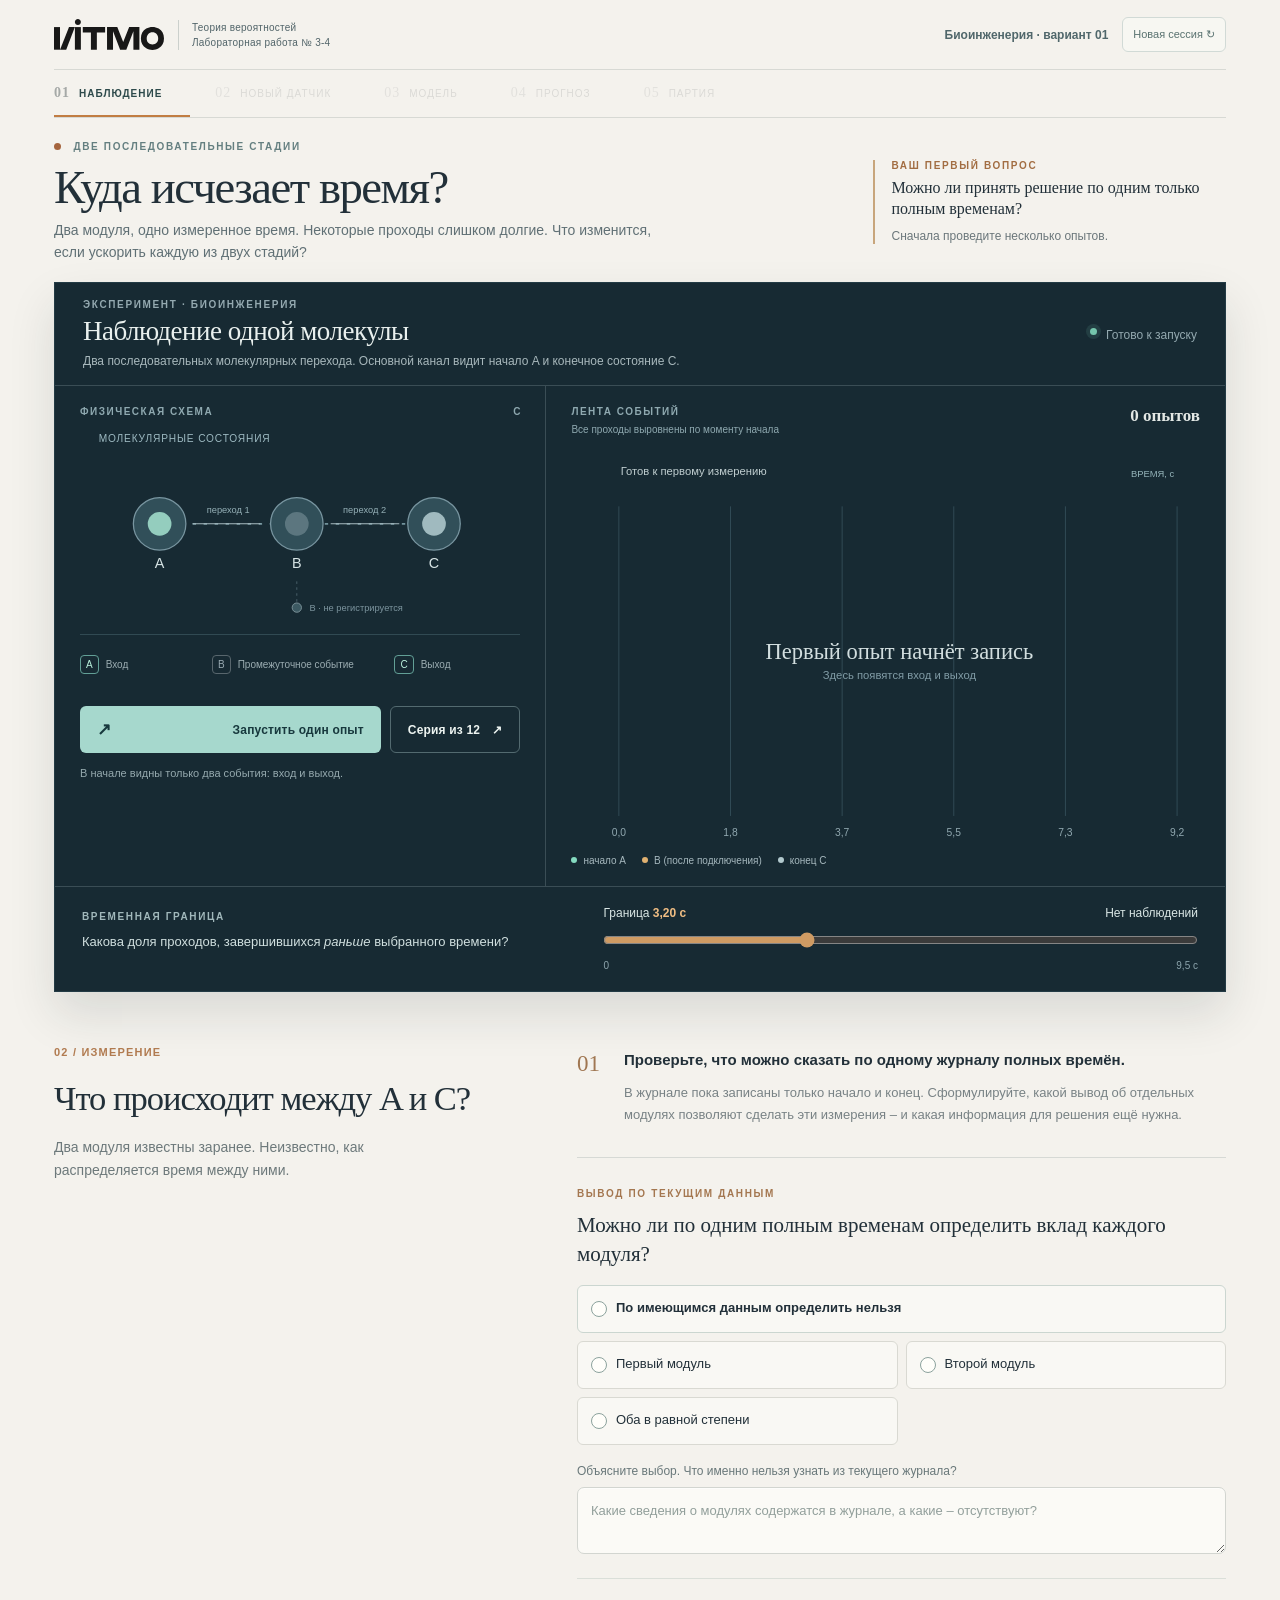
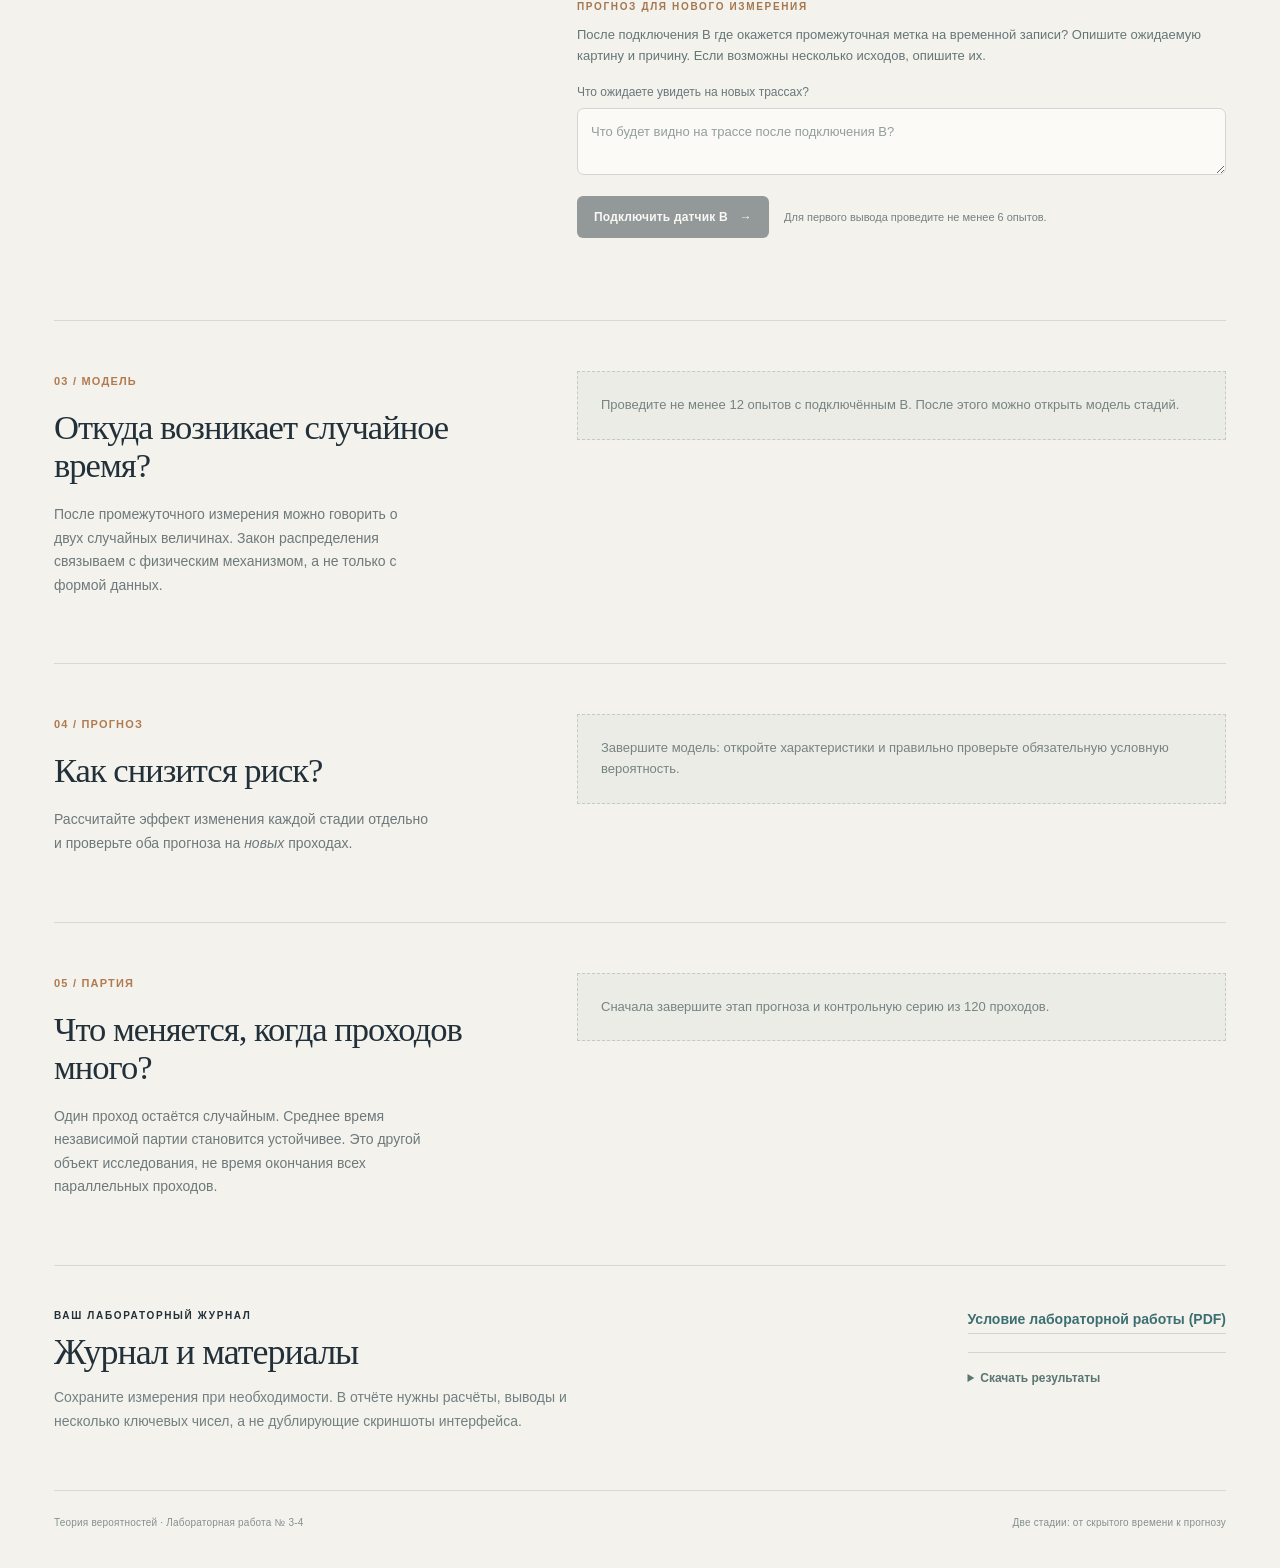
==== lab3-4/start.html @ 4871f4df "Add laboratory 3-4 materials" ====
<!DOCTYPE html>

<html lang="ru">
<head>
<meta charset="utf-8"/>
<meta content="width=device-width,initial-scale=1" name="viewport"/>
<meta content="light" name="color-scheme"/>
<title>Лабораторная работа № 3-4 · Две стадии · ИТМО</title>
<link href="assets/style.css" rel="stylesheet"/>
<script>
window.MathJax = {
  tex: {inlineMath: [['\\(','\\)']], displayMath: [['\\[','\\]']], processEscapes: true},
  svg: {fontCache: 'local'},
  options: {skipHtmlTags: ['script','noscript','style','textarea','pre','code']}
};
</script>
<script defer src="assets/mathjax/tex-svg.js"></script>
</head>
<body>
<div class="page">
<header class="topbar">
<a aria-label="На начало эксперимента" class="brand" href="#experiment"><img class="brand-logo" src="branding/itmo_logo.svg" alt="ИТМО"/><span class="brand-caption">Теория вероятностей<br/>Лабораторная работа&nbsp;№&nbsp;3-4</span></a>
<div class="assignment" aria-label="Назначенный вариант"><span id="setup-label">Биоинженерия · вариант 01</span><button id="demo-settings-trigger" class="settings-trigger" type="button" aria-haspopup="true" aria-expanded="false" aria-controls="demo-settings" hidden>Настроить стенд</button><button id="student-reset" class="subtle-reset" type="button" aria-label="Начать новый опыт">Новая сессия ↻</button></div>
<div class="demo-settings" id="demo-settings" hidden aria-label="Преподавательская настройка вариантов">
 <div class="small-cap">Настройки показа · смена направления сбросит измерения</div>
 <div class="track-segments" role="group" aria-label="Направление">
  <button type="button" data-track="bio" aria-pressed="true">Биоинженерия</button>
  <button type="button" data-track="fbit" aria-pressed="false">ФБИТ</button>
  <button type="button" data-track="nano" aria-pressed="false">Физика / наноструктуры</button>
 </div>
 <div class="variant-nav"><span>Вариант</span><button id="variant-prev" type="button" aria-label="Предыдущий вариант">←</button><button id="variant-menu-toggle" type="button" aria-haspopup="listbox" aria-expanded="false" aria-controls="variant-menu">01 ▾</button><button id="variant-next" type="button" aria-label="Следующий вариант">→</button><div class="variant-menu" id="variant-menu" role="listbox" tabindex="-1" aria-label="Номер варианта" hidden></div></div>
 <button class="icon-button" aria-label="Сбросить эксперимент" id="reset" title="Начать новый опыт" type="button">↺ Сбросить измерения</button>
</div></header>
<nav aria-label="Этапы исследования; закрытые этапы помечены приглушённым цветом" class="step-nav"><a class="step active" data-step="experiment" href="#experiment"><span>01</span> Наблюдение</a><a class="step" data-step="sensor" href="#sensor"><span>02</span> Новый датчик</a><a class="step" data-step="model" href="#model"><span>03</span> Модель</a><a class="step" data-step="decision" href="#decision"><span>04</span> Прогноз</a><a class="step" data-step="batch" href="#batch"><span>05</span> Партия</a></nav>
<main>
<section class="intro" id="experiment">
<div><div class="kicker"><span class="signal-dot"></span> ДВЕ ПОСЛЕДОВАТЕЛЬНЫЕ СТАДИИ</div><h1>Куда исчезает время?</h1><p class="intro-lede">Два модуля, одно измеренное время. Некоторые проходы слишком долгие. Что изменится, если ускорить каждую из двух стадий?</p></div>
<div class="brief-question"><div class="small-cap">ВАШ ПЕРВЫЙ ВОПРОС</div><p>Можно ли принять решение по одним только полным временам?</p><span>Сначала проведите несколько опытов.</span></div>
</section>
<section aria-label="Лабораторная установка" class="instrument">
<div class="instrument-heading"><div><div class="small-cap">ЭКСПЕРИМЕНТ · <span id="track-code">Биоинженерия</span></div><h2 id="instrument-title">Наблюдение одиночной молекулы</h2><p id="instrument-description">Молекула последовательно меняет состояния. Основной канал фиксирует начало и завершение.</p></div><div class="instrument-state"><span class="state-light" id="state-light"></span><span id="instrument-status">Готово к запуску</span></div><div class="fold-summary" id="summary-experiment" hidden></div><button aria-expanded="true" class="fold-button" data-fold="experiment" hidden="" type="button">Свернуть завершённый этап ↑</button></div>
<div class="instrument-body">
<div class="apparatus-zone">
<div class="apparatus-top"><span>ФИЗИЧЕСКАЯ СХЕМА</span><span id="unit-label">с</span></div>
<svg aria-label="Схема последовательной системы с датчиками A, B, C" id="apparatus" role="img" viewbox="0 0 520 244"></svg>
<div class="apparatus-foot"><div><span class="indicator active">A</span> Вход</div><div><span class="indicator" id="indicator-b">B</span> Промежуточное событие</div><div><span class="indicator active">C</span> Выход</div></div>
<div class="fbit-phase" id="fbit-phase" hidden aria-label="Случайное ожидание двух окон приёма"><svg viewBox="0 0 400 75" role="img" aria-label="Приход сообщения между окнами: ожидание до ближайшего окна R1, затем R2"><text x="2" y="13">R1</text><text x="2" y="42">R2</text><g stroke="#637d84" stroke-width="1"><path d="M31 17H394M31 46H394"/></g><g fill="#79c9b8"><rect x="72" y="8" width="7" height="18" rx="1"/><rect x="192" y="8" width="7" height="18" rx="1"/><rect x="312" y="8" width="7" height="18" rx="1"/></g><g fill="#e5b275"><rect x="125" y="37" width="7" height="18" rx="1"/><rect x="245" y="37" width="7" height="18" rx="1"/><rect x="365" y="37" width="7" height="18" rx="1"/></g><g stroke="#e9e2ca" stroke-width="1.4" fill="none"><path d="M41 26L72 26M79 58L125 58"/><path d="M69 22l4 4-4 4M122 54l4 4-4 4"/></g><text x="2" y="72" fill="#b1c7c8">Сообщение ждёт ближайшего окна; фазы нового опыта меняются.</text></svg></div><div class="instrument-actions"><button class="action-primary" id="one-trial"><span class="action-symbol">↗</span> Запустить один опыт</button><button class="action-secondary" id="series">Серия из 12 <span>↗</span></button></div>
<div class="micro-note" id="action-tip">В начале видны только два события: вход и выход.</div>
</div>
<div class="trace-zone"><div class="trace-top"><div><span>ЛЕНТА СОБЫТИЙ</span><span id="trace-sub">Все проходы выровнены по моменту начала</span></div><span class="count" id="total-count">0 опытов</span></div><svg aria-label="Временные записи опытов" id="traces" role="img" viewbox="0 0 670 430"></svg><div class="trace-legend"><span><i class="dot entry"></i> начало A</span><span><i class="dot middle"></i> B (после подключения)</span><span><i class="dot finish"></i> конец C</span></div></div>
</div>
<div class="measure-bar"><div class="measure-intro"><span class="small-cap">ВРЕМЕННАЯ ГРАНИЦА</span><p>Какова доля проходов, завершившихся <em>раньше</em> выбранного времени?</p></div><div class="measure-control"><div class="range-top"><label for="threshold">Граница <strong id="threshold-label">–</strong></label><span id="threshold-share">Нет наблюдений</span></div><input id="threshold" max="10" min="0" step="0.01" type="range" value="2"/><div class="range-foot"><span>0</span><span id="threshold-max">–</span></div></div></div>
</section>
<section class="section-grid" id="sensor"><div class="section-index"><span>02 / ИЗМЕРЕНИЕ</span><h2>Что происходит между A и C?</h2><p>Два модуля известны заранее. Неизвестно, как распределяется время между ними.</p><div class="fold-summary" id="summary-sensor" hidden></div><button aria-expanded="true" class="fold-button" data-fold="sensor" hidden="" type="button">Свернуть завершённый этап ↑</button></div><div class="section-content"><div class="observation-line"><span>01</span><div><strong>Проверьте, что можно сказать по одному журналу полных времён.</strong><p>В журнале пока записаны только начало и конец. Сформулируйте, какой вывод об отдельных модулях позволяют сделать эти измерения – и какая информация для решения ещё нужна.</p></div></div><div class="hypothesis"><label for="hypothesis"><span class="small-cap">ВЫВОД ПО ТЕКУЩИМ ДАННЫМ</span><strong>Можно ли по одним полным временам определить вклад каждого модуля?</strong></label><div class="radio-row"><label><input name="hypothesis" type="radio" value="unknown"/> По имеющимся данным определить нельзя</label><label><input name="hypothesis" type="radio" value="x"/> Первый модуль</label><label><input name="hypothesis" type="radio" value="y"/> Второй модуль</label><label><input name="hypothesis" type="radio" value="balanced"/> Оба в равной степени</label></div><label class="field-label" for="hypothesis-note">Объясните выбор. Что именно нельзя узнать из текущего журнала?</label><textarea id="hypothesis-note" placeholder="Какие сведения о модулях содержатся в журнале, а какие – отсутствуют?" rows="2"></textarea><div class="sensor-prediction" id="sensor-prediction"><div class="small-cap">ПРОГНОЗ ДЛЯ НОВОГО ИЗМЕРЕНИЯ</div><p>После подключения B где окажется промежуточная метка на временной записи? Опишите ожидаемую картину и причину. Если возможны несколько исходов, опишите их.</p><label class="field-label" for="sensor-forecast">Что ожидаете увидеть на новых трассах?</label><textarea id="sensor-forecast" placeholder="Что будет видно на трассе после подключения B?" rows="2"></textarea></div><div class="sensor-action"><button class="action-dark" disabled="" id="connect-sensor">Подключить датчик B <span>→</span></button><p id="sensor-hint">Сначала выполните не менее 6 опытов и укажите, что можно заключить по данным.</p></div></div><div class="sensor-result" hidden="" id="sensor-result"><span class="small-cap">ДАТЧИК ПОДКЛЮЧЁН</span><p>Теперь каждый новый проход содержит событие B. Старые записи остаются без промежуточной отметки: задним числом измерить его нельзя.</p><div class="split-reading"><div><span>Первый модуль \(X\)</span><strong id="latest-x">–</strong></div><div><span>Второй модуль \(Y\)</span><strong id="latest-y">–</strong></div><div><span>Весь проход \(T\)</span><strong id="latest-t">–</strong></div></div><p class="micro-note" id="hypothesis-reflection"></p></div></div></section>
<section class="section-grid muted-section" id="model"><div class="section-index"><span>03 / МОДЕЛЬ</span><h2>Откуда возникает случайное время?</h2><p>После промежуточного измерения можно говорить о двух случайных величинах. Закон распределения связываем с физическим механизмом, а не только с формой данных.</p><div class="fold-summary" id="summary-model" hidden></div><button aria-expanded="true" class="fold-button" data-fold="model" hidden="" type="button">Свернуть завершённый этап ↑</button></div><div class="section-content"><div class="gate" id="model-gate">Проведите не менее 12 опытов с подключённым B. После этого можно открыть модель стадий.</div><div hidden="" id="model-content"><p class="mechanism" id="mechanism-text"></p><button class="action-dark" id="reveal-model">Открыть характеристики стенда <span>→</span></button><div hidden="" id="model-formulas"><div class="parameter-strip" id="parameter-strip"></div><div class="formula-line"><span>Времена стадий</span><span class="math-typeset" id="law-line"></span></div><div class="formula-line"><span>Совместная плотность</span><span class="math-typeset">\(f_{X,Y}(x,y)\) – получите самостоятельно</span></div><div class="formula-line"><span>Полное время</span><span class="math-typeset">\(T=X+Y\)</span></div><div class="formula-line"><span>Среднее полного времени</span><span class="math-typeset" id="mean-line"></span></div><p class="math-foot" id="law-note">Условие \(T=t\) описывается условной плотностью. Отдельная эмпирическая проверка не обязательна.</p><details class="plot-detail"><summary>Исследовать совместные точки и функцию распределения (не требуется переносить оба графика в отчёт)</summary><div class="two-plots"><div><div class="small-cap">ПАРЫ ИЗМЕРЕНИЙ \(X,Y\)</div><canvas aria-label="Точки совместных наблюдений X и Y" height="340" id="scatter" width="560"></canvas></div><div><div class="small-cap">ФУНКЦИЯ РАСПРЕДЕЛЕНИЯ \(F_T(t)\)</div><canvas aria-label="Сравнение теоретической и эмпирической функции распределения T" height="340" id="cdf" width="560"></canvas></div></div></details><details class="answer-detail" id="conditional-detail" open><summary><strong>Обязательная самопроверка:</strong> условная вероятность \(\mathbb P(X>T/2\mid T=t)\)</summary>
<div class="selfcheck"><p>Для заданного полного времени <strong id="conditional-t">–</strong> вычислите вероятность, что первая стадия заняла более половины прохода. Сначала получите результат аналитически.</p>
<label class="field-label" for="conditional-input">Ваша вероятность (от 0 до 1)</label>
<div class="answer-entry"><input id="conditional-input" inputmode="decimal" type="text" autocomplete="off" placeholder="Например, 0,42" aria-describedby="conditional-feedback"/><button class="action-dark" id="conditional-check" type="button">Проверить</button></div>
<div id="conditional-feedback" class="feedback" role="status" aria-live="polite"></div><button id="conditional-reveal" class="link-button" type="button" hidden>Показать ответ для самопроверки</button><p id="conditional-complete" class="check-complete" hidden>Условная вероятность проверена. Этап 03 завершён; теперь можно переходить к прогнозу.</p></div></details><p class="math-foot">Для точного условия \(T=t\) используется условная плотность. При проверке по конечным данным берите узкую полосу значений T около t.</p></div></div></div></section>
<section class="section-grid muted-section" id="decision"><div class="section-index"><span>04 / ПРОГНОЗ</span><h2>Как снизится риск?</h2><p>Рассчитайте эффект изменения каждой стадии отдельно и проверьте оба прогноза на <em>новых</em> проходах.</p><div class="fold-summary" id="summary-decision" hidden></div><button aria-expanded="true" class="fold-button" data-fold="decision" hidden="" type="button">Свернуть завершённый этап ↑</button></div><div class="section-content"><div class="gate" id="decision-gate">Завершите модель: откройте характеристики и правильно проверьте обязательную условную вероятность.</div><div hidden="" id="decision-content"><div class="decision-setup"><label for="deadline">Недопустимо долго, если \(T\) превышает <strong id="deadline-text">–</strong></label><p class="micro-note fixed-condition">Порог обязателен и закреплён за вариантом: \(\tau=1{,}55\,\mathbb E[T]\). Менять его в основной задаче нельзя.</p><p class="micro-note">Сравните два отдельных вмешательства. E: увеличение интенсивности перехода в \(4/3\) раза (среднее время уменьшается на 25%). U: уменьшение периода соответствующего приёмника до \(0{,}75\) исходного.</p><p class="field-label">Рассчитайте вероятности превышения порога для исходной и двух изменённых моделей. Вводите значения от 0 до 1.</p>
<div class="probability-inputs">
 <label><span>\(q_0=P(T>\tau)\)</span><input id="decision-q0" type="text" inputmode="decimal" autocomplete="off" placeholder="0,000" aria-label="Исходная вероятность q0"/></label>
 <label><span>\(q_1=P(T_1^{\mathrm{new}}>\tau)\)</span><input id="decision-q1" type="text" inputmode="decimal" autocomplete="off" placeholder="0,000" aria-label="Вероятность q1 при улучшении первого модуля"/></label>
 <label><span>\(q_2=P(T_2^{\mathrm{new}}>\tau)\)</span><input id="decision-q2" type="text" inputmode="decimal" autocomplete="off" placeholder="0,000" aria-label="Вероятность q2 при улучшении второго модуля"/></label>
</div>
<label class="field-label" for="decision-forecast">Прогноз до новой серии: опишите ожидаемое абсолютное снижение риска \(q_0-q_1\) и \(q_0-q_2\), укажите более сильный эффект и объясните причину через модель.</label><textarea id="decision-forecast" rows="3" placeholder="Как изменятся вероятности долгого прохождения при каждом вмешательстве? Почему их эффекты различаются?" aria-describedby="decision-entry-feedback"></textarea><div id="decision-entry-feedback" class="feedback" role="status" aria-live="polite"></div><button class="action-dark" disabled="" id="lock-decision">Проверить расчёты и зафиксировать прогноз <span>→</span></button></div><div hidden="" id="decision-results"><div class="comparison-table" id="decision-table"></div><div class="check-caption" id="decision-explanation"></div><button class="link-button" id="run-improvement">Смоделировать 120 новых проходов для сравнения ↗</button><div id="improvement-observed"></div></div><div class="theory-detail"><details><summary>Почему нужна свёртка?</summary><p>Представьте пары измерений как точки \((X,Y)\). Какой области соответствует событие \(T<t\)? От этой геометрии можно перейти к распределению суммы. Формулу и границы интегрирования получите самостоятельно.</p></details></div></div></div></section>
<section class="section-grid muted-section" id="batch"><div class="section-index"><span>05 / ПАРТИЯ</span><h2>Что меняется, когда проходов много?</h2><p>Один проход остаётся случайным. Среднее время независимой партии становится устойчивее. Это другой объект исследования, не время окончания всех параллельных проходов.</p><div class="fold-summary" id="summary-batch" hidden></div><button aria-expanded="true" class="fold-button" data-fold="batch" hidden="" type="button">Свернуть завершённый этап ↑</button></div><div class="section-content"><div class="gate" id="batch-gate">Сначала завершите этап прогноза и контрольную серию из 120 проходов.</div><div hidden="" id="batch-content"><div class="batch-settings"><span class="field-label">Размер независимой партии</span><div class="batch-segments" role="group" aria-label="Размер партии"><button type="button" data-n="5" aria-pressed="false">5</button><button type="button" data-n="20" aria-pressed="false">20</button><button type="button" data-n="100" aria-pressed="true">100</button></div></div><p class="micro-note batch-explainer">5 и 20 – исследуйте разброс; 100 – обязательная проверка для отчёта.</p>
<p class="batch-task">Для выбранного \(n\) рассмотрите событие \(\overline T_n\le b\). Порог партии \(b=1{,}04\,\mu\): <strong id="batch-limit">–</strong>. Выведите \(\mu=\mathbb E[T]\), \(\sigma=\sqrt{\operatorname{Var}(T)}\) и вероятность по ЦПТ <em>до моделирования</em>.</p>
<div class="batch-answers">
 <label><span>\(\mu\)</span><input type="text" id="batch-mu" inputmode="decimal" autocomplete="off" placeholder="Среднее"/></label>
 <label><span>\(\sigma\)</span><input type="text" id="batch-sigma" inputmode="decimal" autocomplete="off" placeholder="Станд. отклонение"/></label>
 
</div><div class="batch-param-action"><button class="action-dark" type="button" id="batch-check-params">Проверить \(\mu\) и \(\sigma\)</button><span class="check-complete" id="batch-param-done" hidden>Характеристики проверены</span><div id="batch-param-feedback" class="feedback" role="status" aria-live="polite"></div></div>
<div id="batch-forecast-zone" hidden><div class="batch-probability"><label class="field-label" for="batch-prob">Ваш прогноз \(P_{\mathrm{ЦПТ}}(\overline T_n\le b)\)</label><input type="text" id="batch-prob" inputmode="decimal" autocomplete="off" placeholder="Вероятность от 0 до 1"/></div><div class="batch-actions"><button class="action-dark" id="simulate-batches" type="button">Зафиксировать прогноз · 300 партий →</button><span class="micro-note" id="batch-hint">Сначала проверьте характеристики, затем зафиксируйте прогноз.</span></div>
<div id="batch-forecast-feedback" class="feedback" role="status" aria-live="polite"></div><div id="batch-chart-section" hidden><div class="chart-legend"><span><i class="legend-swatch sim"></i> Моделирование · частоты</span><span><i class="legend-swatch theory"></i> Теория · нормальное приближение</span></div><canvas aria-label="Гистограмма средних времён 300 независимых партий и нормальное приближение" height="330" id="batch-plot" width="1100"></canvas><p class="axis-label">Среднее время партии \(\overline T_n\), <span id="batch-axis-unit">с</span></p></div>
<div class="batch-results" id="batch-results" aria-live="polite"></div><button type="button" class="link-button" id="batch-reveal" hidden>Показать правильные значения для самопроверки</button><div class="feedback" id="batch-correct" hidden></div>
</div><div class="batch-foot">ЗБЧ: \(\overline T_n\) стремится к \(\mathbb ET\). ЦПТ: \[\frac{\sqrt n\,(\overline T_n-\mathbb ET)}{\sqrt{\operatorname{Var}(T)}}\Rightarrow N(0,1).\] Для отчёта достаточно одного большого \(n\).</div></div></div></section>
<section class="outro"><div><span class="small-cap">ВАШ ЛАБОРАТОРНЫЙ ЖУРНАЛ</span><h2>Журнал и материалы</h2><p>Сохраните измерения при необходимости. В отчёте нужны расчёты, выводы и несколько ключевых чисел, а не дублирующие скриншоты интерфейса.</p></div><div class="export-actions"><a class="doc-link important" href="docs/student.pdf">Условие лабораторной работы (PDF)</a><details class="export-detail"><summary>Скачать результаты</summary><div class="export-detail-inner"><button class="action-outline" id="export-json" type="button">Журнал · JSON ↓</button><button class="action-outline" id="export-csv" type="button">Измерения · CSV ↓</button></div></details></div></section>
</main>
<footer><span>Теория вероятностей · Лабораторная работа&nbsp;№&nbsp;3-4</span><span>Две стадии: от скрытого времени к прогнозу</span><span id="session-id" hidden></span></footer>
</div>
<div aria-live="polite" class="toast" id="toast" role="status"></div>
<script defer src="assets/app.js"></script>
</body></html>
---- lab3-4/assets/style.css ----
:root{--paper:#f4f2ed;--ink:#223039;--muted:#6b777b;--edge:#d7d9d4;--deep:#172a33;--deep2:#1d343e;--teal:#87cfc2;--amber:#f3b76a;--serif:Georgia,'Times New Roman',serif;--sans:Inter, -apple-system, BlinkMacSystemFont,'Segoe UI',Arial,sans-serif}*{box-sizing:border-box}html{scroll-behavior:smooth}body{margin:0;background:var(--paper);font-family:var(--sans);color:var(--ink);-webkit-font-smoothing:antialiased}button,input,select,textarea{font:inherit}button{cursor:pointer}button:disabled{opacity:.43;cursor:not-allowed}a{color:inherit}.page{max-width:1500px;margin:0 auto;padding:0 54px}.topbar{height:91px;border-bottom:1px solid var(--edge);display:flex;align-items:center;justify-content:space-between;gap:24px}.brand{text-decoration:none;display:flex;align-items:center;gap:17px}.brand-symbol{font-size:29px;font-weight:850;letter-spacing:-2px;line-height:1}.brand-dot{color:#a85c37}.brand-caption{font-size:10px;text-transform:uppercase;letter-spacing:1.6px;line-height:1.65;color:var(--muted);border-left:1px solid #cbd0cc;padding-left:16px}.top-controls{display:flex;align-items:center;gap:22px}.top-control{font-size:10px;letter-spacing:1px;text-transform:uppercase;color:var(--muted);display:flex;gap:9px;align-items:center}.top-control select{background:transparent;border:none;border-bottom:1px solid #899395;padding:7px 5px 7px 0;max-width:220px;color:var(--ink);font-size:13px;letter-spacing:0;text-transform:none;outline-offset:3px}.icon-button{border:1px solid #c7cdcc;border-radius:100%;background:transparent;width:35px;height:35px;font-size:19px}.step-nav{display:flex;gap:0;border-bottom:1px solid var(--edge);position:sticky;top:0;background:rgba(244,242,237,.96);z-index:20;backdrop-filter:blur(9px)}.step{color:#828b8c;display:inline-flex;align-items:center;gap:9px;padding:15px 28px 14px 0;margin-right:25px;text-decoration:none;text-transform:uppercase;letter-spacing:1px;font-size:10px;border-bottom:2px solid transparent;white-space:nowrap}.step span{font-family:var(--serif);font-size:14px;color:#a5a9a7}.step:hover,.step.active{color:#23373d}.step.active{border-color:#c17d43}.intro{padding:69px 0 49px;display:grid;grid-template-columns: minmax(0,1.75fr) minmax(290px,.72fr);gap:75px;align-items:end}.kicker,.small-cap{font-size:10px;font-weight:750;letter-spacing:1.65px;text-transform:uppercase}.kicker{color:#647f80}.signal-dot{display:inline-block;width:7px;height:7px;background:#a5653e;border-radius:50%;margin-right:8px}.intro h1{font-family:var(--serif);font-size:clamp(40px,5vw,72px);line-height:.98;letter-spacing:-2.5px;font-weight:500;margin:21px 0}.intro-lede{font-size:17px;line-height:1.65;max-width:780px;margin:0;color:#607075}.brief-question{padding-left:24px;border-left:2px solid #c8a67c}.brief-question .small-cap{color:#a26d42}.brief-question p{font:21px/1.34 var(--serif);margin:12px 0}.brief-question span{font-size:12px;color:var(--muted)}.instrument{background:var(--deep);color:#e9f0ee;border:1px solid #233b45;box-shadow:0 22px 44px rgba(27,40,44,.12)}.instrument-heading{display:flex;justify-content:space-between;gap:26px;padding:29px 35px 23px;border-bottom:1px solid #3a4d55}.instrument-heading .small-cap,.instrument-heading span{color:#94a9b0}.instrument-heading h2{font:normal 30px/1.2 var(--serif);margin:9px 0 7px;letter-spacing:-.5px}.instrument-heading p{margin:0;font-size:13px;line-height:1.5;color:#a8b8bc;max-width:600px}.instrument-state{font-size:12px;align-self:center;display:flex;gap:9px;white-space:nowrap;color:#b9c8c9}.state-light{background:#75c6ad;border-radius:50%;width:7px;height:7px;box-shadow:0 0 0 4px #75c6ad20}.state-light.pulse{background:#f6bc79;box-shadow:0 0 0 7px #f6bc7930}.instrument-body{display:grid;grid-template-columns:.84fr 1.16fr;min-height:490px}.apparatus-zone{border-right:1px solid #3a4d55;padding:26px 29px 26px 35px}.apparatus-top,.trace-top{display:flex;justify-content:space-between;gap:12px;font-size:10px;font-weight:700;color:#8fa9b0;letter-spacing:1.5px;text-transform:uppercase}.apparatus-top span:last-child{letter-spacing:0}.apparatus-zone svg{display:block;width:100%;max-height:250px;margin:6px auto 4px}.apparatus-foot{display:grid;grid-template-columns:1fr 1.4fr 1fr;gap:6px;color:#9cadb2;font-size:10px;border-top:1px solid #314a53;padding:20px 0}.apparatus-foot>div{display:flex;align-items:center;gap:7px}.indicator{border:1px solid #58666d;color:#98a9b1;border-radius:4px;padding:3px 5px;font-size:10px}.indicator.active{color:#baf1dd;border-color:#629f96}.instrument-actions{display:flex;gap:9px;margin-top:12px}.action-primary,.action-secondary,.action-dark,.action-outline{border:0;border-radius:2px;min-height:47px;padding:13px 17px;font-size:12px;font-weight:700;letter-spacing:.15px;display:inline-flex;justify-content:space-between;align-items:center;gap:12px;transition:transform .2s,background .2s}.action-primary:hover:not(:disabled),.action-secondary:hover:not(:disabled),.action-dark:hover:not(:disabled){transform:translateY(-2px)}.action-primary{background:#a9dcca;color:#19333b;flex:1}.action-primary:hover{background:#c0eadc}.action-secondary{border:1px solid #536a70;background:transparent;color:#edf4f1}.action-secondary:hover{background:#2f4851}.action-symbol{font-size:17px}.micro-note{color:#95a9ae;font-size:11px;line-height:1.6;margin-top:12px}.trace-zone{padding:27px 31px 20px;min-width:0}.trace-top>div{display:flex;flex-direction:column;gap:7px}.trace-top #trace-sub{font-size:10px;letter-spacing:0;text-transform:none;font-weight:400}.count{font-family:var(--serif);font-size:17px;color:#e3e8e5}.trace-zone svg{width:100%;min-height:330px;display:block;margin:16px 0 0}.trace-legend{display:flex;flex-wrap:wrap;gap:16px;font-size:10px;color:#a6b8be}.trace-legend>span{display:inline-flex;align-items:center;gap:6px}.dot{width:6px;height:6px;border-radius:50%;display:inline-block}.entry{background:#84dac0}.middle{background:#e0b171}.finish{background:#b2c9ce}.measure-bar{border-top:1px solid #3a4d55;display:grid;grid-template-columns:1fr minmax(290px,1.2fr);gap:26px;padding:25px 35px 28px}.measure-intro .small-cap{color:#a1b8bb}.measure-intro p{margin:8px 0 0;font-size:13px;color:#d0dfdf;line-height:1.5}.range-top,.range-foot{display:flex;justify-content:space-between;font-size:12px;color:#d9e6e5}.range-top strong{color:#f0bd83}.range-foot{font-size:10px;color:#8ca4ac}input[type=range]{width:100%;accent-color:#f0bd83;margin:10px 0}.section-grid{display:grid;grid-template-columns:minmax(200px,.82fr) minmax(0,1.18fr);gap:72px;padding:91px 0 84px;border-bottom:1px solid var(--edge);scroll-margin-top:70px}.section-index>span{font-size:11px;letter-spacing:1.2px;font-weight:700;color:#b17b50}.section-index h2{font:normal clamp(31px,3.1vw,47px)/1.1 var(--serif);letter-spacing:-1px;margin:19px 0}.section-index>p{max-width:375px;color:#6d797b;line-height:1.68;font-size:14px}.section-content{min-width:0}.observation-line{display:flex;gap:24px;padding:9px 0 31px;border-bottom:1px solid #d6d9d5}.observation-line>span{color:#a07752;font:23px var(--serif)}.observation-line strong{font-size:15px;font-weight:650}.observation-line p{color:#788285;font-size:13px;line-height:1.7;margin-bottom:0}.hypothesis{padding:30px 0}.hypothesis .small-cap{color:#a47750;display:block;margin-bottom:12px}.hypothesis strong{font:normal 21px/1.4 var(--serif);display:block;max-width:600px}.radio-row{display:flex;flex-wrap:wrap;gap:12px;margin:24px 0}.radio-row label{display:flex;align-items:center;gap:9px;padding:12px 15px;background:#eeeae3;border:1px solid #d9d9d2;border-radius:2px;font-size:13px;cursor:pointer}.radio-row input{accent-color:#266a73}.field-label{display:block;color:#69787a;font-size:12px;margin:19px 0 9px}.hypothesis textarea{width:100%;resize:vertical;background:#fbfaf6;border:1px solid #d2d5d0;line-height:1.5;padding:13px;color:#203136;outline-color:#69948c}.sensor-action{display:flex;align-items:center;gap:15px;margin-top:17px}.action-dark{background:#233b44;color:#fff}.action-dark:hover:not(:disabled){background:#355461}.sensor-action p{margin:0;font-size:11px;color:#738083;max-width:280px;line-height:1.6}.sensor-result{background:#e4eee9;border-left:3px solid #73a69b;padding:22px 25px;margin-top:12px}.sensor-result .small-cap{color:#3e7771}.sensor-result p{font-size:13px;line-height:1.7}.split-reading{display:grid;grid-template-columns:repeat(3,1fr);gap:10px;margin-top:15px}.split-reading>div{border-top:1px solid #bacfc8;padding-top:10px}.split-reading span{display:block;color:#5e7774;font-size:11px}.split-reading strong{font:23px var(--serif);display:block;margin-top:4px}.gate{padding:23px;border:1px dashed #c4cac5;background:#ebece6;color:#778382;font-size:13px;line-height:1.6}.mechanism{font:19px/1.55 var(--serif);margin:0 0 24px}.parameter-strip{display:flex;flex-wrap:wrap;gap:17px;padding:20px 0;border-bottom:1px solid var(--edge);margin-top:16px;font-size:13px;color:#4b6365}.parameter-strip strong{font-size:18px;font-family:var(--serif);font-weight:normal;color:#2b4d55}.formula-line{display:flex;justify-content:space-between;gap:15px;padding:14px 0;border-bottom:1px solid #dfe1db;font-size:12px;color:#657375}.formula-line code{font:14px 'SFMono-Regular',Consolas,monospace;color:#263f48;text-align:right}.math-foot{font-size:12px;color:#718080;line-height:1.75}.two-plots{display:grid;grid-template-columns:1fr 1fr;gap:19px;margin:28px 0}.two-plots canvas{display:block;width:100%;height:auto;background:#fdfcf9;border:1px solid #dce0da;margin-top:11px}.analytical-preview{display:flex;justify-content:space-between;align-items:center;gap:20px;padding:24px 0;border-top:1px solid #d6dbd5;border-bottom:1px solid #d6dbd5}.analytical-preview p{max-width:460px;font-size:13px;line-height:1.6}.conditional-number{font:32px var(--serif);color:#32736c;min-width:75px;text-align:right}.decision-setup label{font:21px var(--serif);line-height:1.5;display:block}.decision-setup input{margin:20px 0 8px}.choice-line{display:flex;gap:12px;margin:25px 0 15px}.choice{padding:16px 23px;min-width:140px;border:1px solid #bccac7;background:#f8f7f2;text-align:left;font-size:13px;font-weight:700;color:#2c4950}.choice.selected{border-color:#3e7774;background:#deeee8}.comparison-table{margin:30px 0 15px}.comparison-table .result-row{display:grid;grid-template-columns:1.3fr .7fr;gap:10px;padding:16px 0;border-bottom:1px solid #d6ddd9;font-size:13px}.comparison-table .result-row strong{text-align:right;font:20px var(--serif)}.check-caption{font-size:13px;line-height:1.7;color:#607474}.link-button{background:none;border:0;border-bottom:1px solid #779594;color:#2f6668;font-weight:700;margin:20px 0 10px;padding:8px 0}.theory-detail{border-top:1px solid #d6dbd5;padding-top:24px;margin-top:25px}.theory-detail summary{cursor:pointer;font-weight:650;font-size:13px}.theory-detail p{font-size:12px;line-height:1.7;color:#647273}.batch-settings{display:flex;gap:15px;align-items:center;flex-wrap:wrap}.batch-settings label{font:19px var(--serif)}.batch-settings select{padding:12px 11px;background:#f9f8f5;border:1px solid #cad3cf;font-size:13px}.batch-settings .action-dark{margin-left:auto}.section-content #batch-plot{width:100%;height:auto;background:#fdfcf9;border:1px solid #dce0da;margin:24px 0 15px}.batch-results{font-size:13px;line-height:1.8;color:#405f64}.batch-results strong{color:#285d5c}.batch-foot{font-size:12px;color:#798381;line-height:1.7;margin-top:20px;border-top:1px solid #d7dbd7;padding-top:18px}.outro{padding:84px 0 91px;display:flex;justify-content:space-between;gap:40px}.outro>div:first-child{max-width:570px}.outro h2{font:normal 48px/1.1 var(--serif);letter-spacing:-1px;margin:20px 0}.outro p{color:#718081;font-size:14px;line-height:1.7}.export-actions{display:flex;flex-direction:column;gap:10px;min-width:258px;align-items:stretch}.action-outline{border:1px solid #a9b9b5;background:transparent;color:#2b464e}.doc-link{font-size:12px;color:#3c6f72;padding:6px 0;text-decoration:none;border-bottom:1px solid #cbd6d1}footer{border-top:1px solid var(--edge);padding:26px 0 40px;display:flex;justify-content:space-between;gap:20px;font-size:10px;color:#85908f;letter-spacing:.2px}.toast{position:fixed;bottom:24px;right:30px;max-width:375px;z-index:40;padding:15px 18px;background:#223943;color:#f1f5f1;font-size:13px;box-shadow:0 9px 24px #192e3340;border-left:4px solid #b9d6b5;opacity:0;transform:translateY(16px);pointer-events:none;transition:opacity .25s,transform .25s}.toast.shown{opacity:1;transform:translateY(0)}@media(max-width:1050px){.page{padding:0 28px}.instrument-body{grid-template-columns:1fr}.apparatus-zone{border-right:0;border-bottom:1px solid #3a4d55}.apparatus-zone svg{max-height:200px}.instrument-body{min-height:0}.section-grid{gap:35px}.intro{gap:25px}.step{margin-right:10px;padding-right:15px}}@media(max-width:720px){.page{padding:0 15px}.topbar{height:auto;padding:17px 0;align-items:flex-start;flex-wrap:wrap}.top-controls{flex-wrap:wrap;gap:11px}.top-control{font-size:9px}.top-control select{max-width:190px}.step-nav{overflow-x:auto;scrollbar-width:none}.step{font-size:9px;padding:14px 8px;margin-right:8px}.intro{padding:44px 0 29px;display:block}.intro h1{font-size:48px}.intro-lede{font-size:15px}.brief-question{margin-top:25px}.instrument-heading{padding:22px 17px;flex-wrap:wrap}.instrument-heading h2{font-size:25px}.apparatus-zone,.trace-zone{padding:21px 15px}.instrument-actions{flex-direction:column}.trace-zone svg{min-height:260px}.measure-bar{grid-template-columns:1fr;padding:22px 16px}.section-grid{display:block;padding:65px 0}.section-index{margin-bottom:35px}.section-index h2{font-size:39px}.radio-row{gap:8px}.sensor-action{display:block}.sensor-action p{margin-top:9px}.two-plots{grid-template-columns:1fr}.formula-line{display:block}.formula-line code{display:block;margin-top:6px;text-align:left}.outro{padding:65px 0;display:block}.outro h2{font-size:38px}.export-actions{margin-top:26px}footer{display:block}footer span{display:block;margin:9px 0}.batch-settings .action-dark{margin:0}}@media(prefers-reduced-motion:reduce){html{scroll-behavior:auto}*,*:before,*:after{transition:none!important;animation:none!important}}
/* Attribute state must take precedence over button layout rules. */
[hidden]{display:none!important}

.brand-wordmark{font-weight:840;font-size:24px;letter-spacing:-1.1px;line-height:1;white-space:nowrap}
.topbar{height:72px}.brand-caption{font-size:9px;letter-spacing:1px}
.top-controls{gap:12px;opacity:.8}.top-controls:focus-within,.top-controls:hover{opacity:1}
.top-control{font-size:9px;gap:5px}.top-control select{font-size:12px;max-width:185px}
.intro{padding:32px 0 26px;gap:44px;align-items:center}
.intro h1{font-size:clamp(38px,4.15vw,59px);margin:12px 0;letter-spacing:-1.5px}
.intro-lede{font-size:15px;line-height:1.55}.brief-question p{font-size:18px;margin:8px 0}
.brief-question{padding-left:16px}.instrument-heading{padding:19px 29px 17px}
.step{transition:opacity .2s}.step.unavailable{opacity:.32;pointer-events:none;cursor:default}.step.unavailable:hover{color:#828b8c}
.step.complete:not(.active){color:#4e6c68}.step.complete>span{color:#408178}
.radio-row{display:grid;grid-template-columns:repeat(2,minmax(0,1fr));gap:8px;margin:15px 0}
.radio-row label{padding:11px 13px;background:#f4f2ed;min-height:45px}
.radio-row label:first-child{grid-column:1/-1;border-color:#a6bab5;background:#e8efeb;font-weight:650}
.sensor-prediction{border-top:1px solid #dadfd9;margin-top:20px;padding-top:22px}
.sensor-prediction p{font-size:13px;color:#647777;line-height:1.6}
.sensor-prediction textarea{width:100%;resize:vertical;background:#fbfaf6;border:1px solid #d2d5d0;line-height:1.5;padding:13px;color:#203136;outline-color:#69948c}
.fold-button{margin-top:14px;border:0;border-bottom:1px solid #9caeaa;background:transparent;color:#577773;padding:7px 0;font-size:11px;letter-spacing:.15px;cursor:pointer}
.instrument .fold-button{margin-left:auto;align-self:center;color:#bddbd4;border-color:#637e7d;margin-top:0}
.instrument.is-collapsed .instrument-body,.instrument.is-collapsed .measure-bar{display:none}
.section-grid.is-collapsed{padding:24px 0;align-items:center}
.section-grid.is-collapsed .section-content{display:none}
.section-grid.is-collapsed .section-index{display:flex;align-items:center;gap:22px;flex-wrap:wrap}
.section-grid.is-collapsed .section-index h2{font:normal 23px/1.3 var(--serif);margin:0}
.section-grid.is-collapsed .section-index>p{display:none}
.section-grid.is-collapsed .fold-button{margin:0 0 0 auto}
.section-grid{padding:66px 0 64px}
.math-typeset{font-family:'STIX Two Math','Cambria Math','STIXGeneral','Noto Serif',Georgia,serif!important;font-size:17px!important;color:#253d43;line-height:1.55;font-variant-numeric:lining-nums}
.math-typeset i{font-style:italic}.formula-line{align-items:center}.formula-line code{text-wrap:wrap}
.plot-detail,.answer-detail{margin-top:25px;border-top:1px solid #d9ddd9;padding-top:14px}
.plot-detail summary,.answer-detail summary{font-size:12px;font-weight:650;color:#476b6b;cursor:pointer;line-height:1.6}
.plot-detail[open] summary,.answer-detail[open] summary{margin-bottom:10px}
.export-detail{font-size:12px;border-top:1px solid #cdd8d4;margin-top:8px;padding:15px 0}
.export-detail summary{cursor:pointer;color:#5a7673;font-weight:600}.export-detail-inner{display:grid;gap:9px;margin-top:12px}
.export-actions .important{font-size:14px;font-weight:700}
.outro{padding:48px 0 50px}.outro h2{font-size:36px;margin:10px 0}
@media(max-width:720px){.topbar{padding:9px 0 11px;min-height:57px;gap:7px}.brand-wordmark{font-size:21px}.brand-caption{display:none}.top-controls{gap:5px;max-width:100%;order:2;width:100%;justify-content:flex-start}.top-control{font-size:9px}.top-control select{font-size:11px;max-width:150px;padding:4px 2px}.icon-button{width:29px;height:29px}
.step{padding:9px 7px;font-size:9px}.step span{font-size:11px}
.intro{padding:18px 0 12px;display:block}.intro h1{font-size:33px;line-height:1.04;margin:9px 0}.intro-lede{font-size:12px;line-height:1.45}.brief-question{display:none}
.instrument-heading{padding:13px 14px;gap:7px}.instrument-heading h2{font-size:22px;margin:4px 0}.instrument-heading p{font-size:11px}.instrument-state{font-size:10px}.apparatus-zone,.trace-zone{padding:12px 13px}.apparatus-zone svg{max-height:162px;margin:0 auto}.apparatus-foot{font-size:9px;padding:10px 0}.instrument-actions{margin-top:8px;gap:7px}.action-primary,.action-secondary{min-height:41px;padding:10px 13px}.trace-zone svg{min-height:210px;margin:7px 0 0}.measure-bar{padding:15px}
.section-grid{padding:40px 0}.section-index{margin-bottom:17px}.section-index h2{font-size:31px;margin:10px 0}.radio-row{grid-template-columns:1fr}.radio-row label:first-child{grid-column:auto}
.section-grid.is-collapsed .section-index{gap:8px}.section-grid.is-collapsed .section-index h2{font-size:20px}.section-grid.is-collapsed .fold-button{font-size:10px}
.instrument .fold-button{font-size:10px}.outro{padding:35px 0}.outro h2{font-size:30px}.export-actions{margin-top:14px}}

:root{--control-h:42px;--r-sm:6px;--r-md:8px;--focus:#2b7e80;--control-border:#bccbc7}
button,select,input,textarea,summary{transition:background-color .16s ease,border-color .16s ease,box-shadow .16s ease,color .16s ease,opacity .16s ease}
button:focus-visible,select:focus-visible,input:focus-visible,textarea:focus-visible,summary:focus-visible,a:focus-visible{outline:3px solid #66aea6;outline-offset:3px;box-shadow:0 0 0 5px #66aea628}
button:disabled{opacity:.48;transform:none!important;filter:saturate(.55);box-shadow:none!important}
select{appearance:none;-webkit-appearance:none;background-image:url("data:image/svg+xml,%3Csvg xmlns='http://www.w3.org/2000/svg' width='14' height='14' viewBox='0 0 24 24'%3E%3Cpath d='m6 9 6 6 6-6' fill='none' stroke='%23566a70' stroke-width='1.8' stroke-linecap='round' stroke-linejoin='round'/%3E%3C/svg%3E");background-position:right 11px center;background-repeat:no-repeat;background-size:13px;cursor:pointer;min-height:var(--control-h);border:1px solid var(--control-border);border-radius:var(--r-sm);padding:9px 34px 9px 12px;color:var(--ink);font-size:12px;line-height:1.2;box-shadow:0 1px 0 #fff9 inset}
select:hover:not(:disabled){border-color:#739692;background-color:#fffdfa}
select:disabled{opacity:.48;cursor:not-allowed}
.top-control{gap:7px;letter-spacing:.06em;white-space:nowrap}.top-control select{max-width:210px;min-height:36px;padding:7px 32px 7px 10px;border:1px solid #cbd4d1;background-color:#f8f7f2;border-radius:var(--r-sm);font-size:12px;letter-spacing:0;color:#41545a;box-shadow:none}
.top-controls{opacity:.9;gap:10px}.top-control:focus-within{color:#314c52}
.icon-button{height:36px;width:36px;border-radius:var(--r-sm);font-size:19px;color:#435d62;background:#f8f7f2}.icon-button:hover{background:#e8efed;border-color:#809e9c}
button.action-primary,button.action-secondary,button.action-dark,button.action-outline,button.choice{border-radius:var(--r-sm);min-height:var(--control-h);font-size:12px;letter-spacing:.015em;font-weight:650;transform:none!important}
button.action-primary{background:#a6d8cd;color:#17383d}.action-primary:hover:not(:disabled){background:#c4e8df}
button.action-secondary:hover:not(:disabled){background:#2f4a53;border-color:#97b2b7}
button.action-dark:hover:not(:disabled){background:#2f5360}
button.action-outline:hover:not(:disabled){background:#e5ece8;border-color:#729a91}
textarea,input:not([type=range]):not([type=radio]):not([type=checkbox]){min-height:var(--control-h);border:1px solid var(--control-border);border-radius:var(--r-sm);font-size:13px;line-height:1.55;background:#fffefa;color:var(--ink);padding:11px 13px;box-shadow:0 1px 0 #fff7 inset}
textarea:hover,input:not([type=range]):not([type=radio]):not([type=checkbox]):hover{border-color:#7fa19d}
textarea:disabled{background:#e9ece7;color:#778687}
textarea::placeholder{color:#929f9b}
.radio-row label{border-radius:var(--r-sm);background:#f9f8f4;padding:11px 13px;line-height:1.43;min-height:48px;transition:background-color .15s,border-color .15s,box-shadow .15s}
.radio-row label:hover:not(:has(input:disabled)){background:#f1f5f1;border-color:#9abdb3}
.radio-row label:has(input:checked){background:#e5f0e9;border-color:#2e7b76;box-shadow:inset 0 0 0 1px #2e7b7644}
.radio-row label:has(input:disabled){cursor:default;color:#71827f}
.radio-row label:first-child{font-weight:550;background:#f9f8f4;border-color:#cbd6d0}
.radio-row label:first-child:has(input:checked){background:#e3f0ea;border-color:#2e7b76}
.radio-row input[type=radio]{appearance:none;width:16px;height:16px;flex:none;background:#fffefa;border:1.5px solid #8ca29d;border-radius:50%;display:grid;place-items:center;margin:0}
.radio-row input[type=radio]:checked{border-color:#2d7774}.radio-row input[type=radio]:checked:after{content:'';width:7px;height:7px;border-radius:50%;background:#2d7774}
.radio-row input[type=radio]:focus-visible{outline:3px solid #8bbbb0;outline-offset:2px}
.choice{background:#fffefa}.choice:hover:not(:disabled){border-color:#8aac9f;background:#f0f6f2}.choice.selected{background:#e0f0e8;box-shadow:inset 0 0 0 1px #528b82}
input[type=range]{cursor:pointer;accent-color:#cf9b63;min-height:20px}
.fold-button{font-weight:650;font-size:11px;white-space:nowrap}.fold-button:hover{color:#2b625e}
.fold-summary{font-size:12px;color:#778685;line-height:1.5;max-width:560px}
.instrument .fold-summary{color:#b3c6c9;align-self:center}
.instrument.is-collapsed .instrument-heading{padding:19px 28px}.instrument.is-collapsed .instrument-heading p,.instrument.is-collapsed .instrument-state{display:none}
.instrument.is-collapsed .instrument-heading h2{font-size:22px;margin:4px 0 0}
.section-grid.is-collapsed{display:block;padding:20px 0;scroll-margin-top:65px}
.section-grid.is-collapsed .section-index{display:flex;gap:15px;align-items:center;flex-wrap:wrap;margin:0}
.section-grid.is-collapsed .section-index>span{font-size:10px}
.section-grid.is-collapsed .section-index h2{font-size:22px;margin:0;letter-spacing:-.3px}
.section-grid.is-collapsed .section-index .fold-summary{flex-basis:100%;order:3;margin-top:0}
.section-grid.is-collapsed .fold-button{order:2}
.step{transition:color .15s,opacity .15s,border-color .15s}.step.unavailable{opacity:.23;filter:grayscale(.7)}
.step.active{font-weight:700;color:#2d4a4b}.step.complete:not(.active){color:#577c76}
.intro{padding:23px 0 19px;grid-template-columns:minmax(0,1.65fr) minmax(230px,.75fr)}
.intro h1{font-size:clamp(36px,3.65vw,52px);line-height:1.08;margin:10px 0 8px}
.intro-lede{max-width:630px;font-size:14px;line-height:1.52}
.brief-question{padding-left:16px}.brief-question p{font-size:16px;margin:6px 0}
.instrument-heading{padding:16px 28px 15px}.instrument-heading h2{font-size:27px;margin:5px 0}.instrument-heading p{font-size:12px}
.apparatus-zone{padding:20px 25px}.trace-zone{padding:20px 25px}
.trace-zone svg{min-height:295px}
.measure-bar{padding:19px 27px 20px}
.section-grid{padding:50px 0 52px;scroll-margin-top:66px}
.section-index h2{font-size:clamp(30px,2.7vw,42px)}
.math-typeset{font-family:var(--sans)!important;font-size:inherit!important;color:var(--ink);line-height:1.6}
.math-typeset mjx-container,.formula-line mjx-container{font-size:110%!important}
.formula-line{font-size:13px;align-items:baseline}
.formula-line code{font-family:var(--sans);font-size:15px;white-space:normal;text-align:right;overflow-wrap:anywhere}
.formula-line>span:last-child{color:#263e45}
.parameter-strip strong{font-family:var(--sans);font-size:16px}
.mjx-chtml{line-height:inherit}mjx-container[display="true"]{margin:.9em 0!important}
.math-inline{white-space:nowrap}.math-foot{font-size:12px}
.plot-detail summary,.answer-detail summary,.export-detail summary,.theory-detail summary{border-radius:3px;padding:6px 0}
.plot-detail summary:hover,.answer-detail summary:hover,.export-detail summary:hover,.theory-detail summary:hover{color:#245b5c}
.two-plots canvas,#batch-plot{border:1px solid #dee7e2;border-radius:var(--r-sm);background:#fffefa}
.plot-detail .small-cap{line-height:1.6;letter-spacing:.12em}
#batch-plot{display:block}
.check-caption,.batch-results{line-height:1.65}
.export-detail{padding:12px 0}.outro{padding:39px 0 42px}
@media(max-width:1050px){.intro{gap:16px}.apparatus-zone,.trace-zone{padding:17px 19px}.instrument-heading{padding:16px 20px}.measure-bar{padding:17px 20px}}
@media(max-width:720px){
 .page{padding:0 13px}.topbar{gap:7px;min-height:52px;padding:7px 0 9px}
 .brand-wordmark{font-size:18px}.top-controls{gap:7px;justify-content:space-between;order:2;width:100%}.top-control{gap:5px;font-size:9px}
 .top-control select{max-width:158px;min-width:72px;height:35px;min-height:35px;padding:7px 28px 7px 8px;background-position:right 8px center;font-size:11px}
 .icon-button{width:35px;height:35px;flex-shrink:0}
 .step-nav{margin:0 -13px;padding-left:13px}.step{padding:9px 7px;margin-right:7px}
 .intro{padding:13px 0 11px}.intro h1{font-size:32px;letter-spacing:-.8px;margin:6px 0}.intro-lede{font-size:12px}.kicker{font-size:9px;letter-spacing:1px}
 .instrument-heading{padding:13px 14px}.instrument-heading h2{font-size:22px}.instrument-heading p{font-size:11px}
 .apparatus-zone,.trace-zone{padding:12px}
 .apparatus-zone svg{max-height:120px!important;margin:2px auto}
 .apparatus-foot{padding:7px 0;font-size:8px}.apparatus-foot>div{gap:4px}
 .instrument-actions{flex-direction:row;gap:7px;margin-top:7px}.instrument-actions button{flex:1;min-width:0;padding:10px 7px;justify-content:center;font-size:10.5px;gap:5px}
 .instrument-actions .action-symbol{font-size:13px}
 .trace-zone{padding-top:13px}.trace-zone svg{min-height:195px;margin:5px 0 0}.trace-legend{gap:9px;font-size:9px}
 .measure-bar{padding:12px 14px;gap:11px}.measure-intro p{font-size:11px;margin:4px 0 0}.range-top{font-size:11px}
 .section-grid{padding:36px 0}.section-index{margin-bottom:18px}.section-index h2{font-size:29px}.section-index>p{font-size:12px}
 .radio-row{grid-template-columns:1fr}.hypothesis{padding:18px 0}.hypothesis strong{font-size:18px}
 .formula-line{display:flex;flex-direction:column;gap:2px;font-size:12px}.formula-line code{text-align:left;font-size:15px}
 .section-grid.is-collapsed{padding:15px 0}.section-grid.is-collapsed .section-index{gap:7px}.section-grid.is-collapsed .section-index h2{font-size:18px}.section-grid.is-collapsed .fold-button{margin-left:0}
 .batch-settings select{min-width:135px}
 .outro h2{font-size:28px}
}
@media(max-width:380px){.top-control select{max-width:139px}.instrument-actions button{font-size:10px}.instrument-heading h2{font-size:20px}}

@media(min-width:721px) and (max-width:1050px){.section-grid{grid-template-columns:1fr;gap:24px}.section-index>p{max-width:680px}.two-plots{grid-template-columns:repeat(2,minmax(0,1fr))}}
@media(min-width:721px) and (max-width:850px){.two-plots{grid-template-columns:1fr}}

/* Disclosure of secondary variant controls on narrow screens. */
.settings-panel{margin-left:auto}.settings-summary{display:none}
@media(max-width:720px){
 .topbar{flex-wrap:nowrap;align-items:center;min-height:51px;padding:8px 0 10px}
 .settings-panel{position:relative;margin-left:auto;min-width:0}
 .settings-summary{display:block;cursor:pointer;color:#577076;font-size:10px;line-height:1.35;max-width:240px;background:#f8f7f2;border:1px solid #c9d4d0;border-radius:6px;padding:8px 21px 8px 10px;list-style:none;position:relative}
 .settings-summary::-webkit-details-marker{display:none}
 .settings-summary:after{content:'⌄';position:absolute;right:7px;top:5px;font-size:16px;color:#718581}
 .settings-summary span{display:block;font-size:11px;color:#243e45;font-weight:650}
 .settings-panel[open]{align-self:flex-start}
 .settings-panel[open] .top-controls{display:flex;position:absolute;right:0;top:calc(100% + 5px);background:#f8f7f2;border:1px solid #c8d5d0;box-shadow:0 14px 26px #17303925;z-index:50;width:min(355px,calc(100vw - 30px));padding:12px;border-radius:8px;flex-direction:column;align-items:stretch;gap:10px}
 .settings-panel[open] .top-control{display:flex;justify-content:space-between;align-items:center;width:100%;gap:8px}
 .settings-panel[open] .top-control select{max-width:230px;flex:1;min-height:39px}
 .settings-panel[open] .icon-button{align-self:flex-end}
 .count{font-family:var(--sans);font-size:12px;white-space:nowrap;letter-spacing:.02em}
 .trace-top{align-items:center}.trace-top>div{max-width:200px}
}
:root{--control-radius:7px;--focus:#2b817b}
:where(button,input,textarea,[role="option"],summary):focus-visible{outline:3px solid #4fa5a0;outline-offset:3px}
:where(button,input,textarea):disabled{cursor:not-allowed}
.topbar{height:70px;min-height:70px;position:relative;gap:12px}
.brand{gap:12px}.brand-mark{font-size:17px;font-weight:700;letter-spacing:-.04em;color:#233e45;border:1px solid #a2aaa9;padding:7px 9px;border-radius:4px}
.brand-caption{border-left:0;padding-left:0;line-height:1.5;letter-spacing:.7px;font-size:10px}
.assignment{display:flex;gap:14px;align-items:center;font-size:12px;color:#50676b}
#setup-label{font-weight:650}.settings-trigger,.subtle-reset{padding:7px 10px;border:1px solid #d1dad6;border-radius:6px;background:#f7f7f2;font-size:11px;color:#597270;min-height:35px}
.settings-trigger:hover,.subtle-reset:hover{border-color:#729e97;background:#edf3ee}
.demo-settings{position:absolute;z-index:60;right:0;top:calc(100% - 2px);width:min(500px,calc(100vw - 24px));background:#fcfbf7;border:1px solid #c7d6d0;border-radius:9px;padding:16px;box-shadow:0 15px 38px #182e3530}
.demo-settings .small-cap{color:#7c8a88;margin-bottom:12px;letter-spacing:.11em}
.track-segments,.batch-segments{display:flex;flex-wrap:wrap;gap:5px;border-radius:8px;background:#e8ede9;padding:4px}
.track-segments button,.batch-segments button{flex:1;border:1px solid transparent;background:transparent;color:#52686b;border-radius:5px;min-height:41px;font-size:12px;padding:8px 9px}
.track-segments button[aria-pressed="true"],.batch-segments button[aria-pressed="true"]{background:#fffefa;box-shadow:0 1px 3px #1e3b3626;border-color:#b9cbc5;color:#224e52;font-weight:700}
.track-segments button:hover:not([aria-pressed="true"]),.batch-segments button:hover:not([aria-pressed="true"]){background:#f6f8f4}
.variant-nav{display:flex;align-items:center;gap:7px;position:relative;margin:15px 0 14px;font-size:12px;color:#6e7e7b}
.variant-nav>span{margin-right:14px}.variant-nav>button{border:1px solid #cbd7d1;border-radius:6px;background:#fffefa;color:#2b4a50;min-width:39px;height:38px;padding:7px 12px;font-size:13px}
.variant-nav>button:hover{background:#e8f0eb;border-color:#82aaa2}
.variant-nav #variant-menu-toggle{min-width:64px;font-variant-numeric:tabular-nums;font-weight:750}
.variant-menu{position:absolute;z-index:30;top:43px;left:80px;display:grid;grid-template-columns:repeat(4,1fr);gap:4px;width:230px;border:1px solid #bdccc6;border-radius:7px;box-shadow:0 12px 20px #2e4b432b;background:#fffefa;padding:7px}
.variant-menu[hidden]{display:none}
.variant-menu button{border:0;border-radius:5px;min-height:36px;background:transparent;color:#425d5f}
.variant-menu button[aria-selected="true"],.variant-menu button:hover{background:#e4f0e9;color:#195856}
.demo-settings .icon-button{border-radius:6px;width:auto;font-size:11px;padding:0 12px}
.instrument-body{min-height:440px}.apparatus-zone svg{max-height:215px}.trace-zone svg{min-height:285px}
.fbit-phase{border-top:1px solid #3e5259;padding:7px 0 0}.fbit-phase svg{width:100%;max-height:72px;fill:#b6c9cc;font:11px var(--sans);margin:0}
input[type=text],textarea{border-radius:7px;min-height:44px;width:100%;background:#fffefa;border:1px solid #bbc9c5;transition:box-shadow .15s,border-color .15s}
input[type=text]:focus,textarea:focus{border-color:#3c8580;box-shadow:0 0 0 3px #48918a21;outline:0}
.action-primary,.action-secondary,.action-dark,.action-outline,.choice,.link-button{border-radius:6px}
.feedback{font-size:12px;line-height:1.65;color:#536f6c;min-height:1em;margin:9px 0}
.answer-entry{display:flex;align-items:center;gap:9px}.answer-entry input{max-width:220px}.selfcheck{padding-top:8px}.selfcheck p{line-height:1.65;font-size:14px;color:#485e62}
.probability-inputs,.batch-answers{display:grid;grid-template-columns:repeat(3,minmax(0,1fr));gap:10px;margin-top:14px}
.probability-inputs label,.batch-answers label{display:flex;flex-direction:column;gap:8px;color:#42575b;font-size:12px;min-width:0}
.probability-inputs label span,.batch-answers label span{min-height:27px;display:flex;align-items:center}
.fixed-condition{font:12px/1.6 var(--sans);margin:8px 0 0;color:#6b7779}
.decision-setup>label{font-size:17px}.decision-setup .choice-line{margin:18px 0 9px}
.batch-settings{display:flex;align-items:center;gap:18px;justify-content:flex-start;flex-wrap:wrap}
.batch-settings .field-label{margin:0}.batch-segments{min-width:200px}
.batch-task{font:14px/1.7 var(--sans);color:#4f6468;margin:20px 0 11px}
.batch-actions{margin:19px 0;display:flex;gap:16px;align-items:center;flex-wrap:wrap}
.batch-actions .micro-note{max-width:390px;margin:0}
.chart-legend{display:flex;gap:20px;flex-wrap:wrap;font-size:11px;color:#627773;margin:13px 0 7px}
.chart-legend span{display:flex;gap:8px;align-items:center}
.legend-swatch{display:inline-block;width:20px;height:9px;border-radius:2px}
.legend-swatch.sim{background:#76b3a7;opacity:.8}.legend-swatch.theory{background:transparent;border-top:2.5px solid #b17c52;border-radius:0;height:2px}
.axis-label{text-align:center;color:#6b7c7a;font-size:11px;margin:7px 0 14px}
#batch-reveal{font-size:11px;margin:10px 0}.batch-results{margin-top:9px;font-size:13px}
@media(max-width:720px){
 .topbar{height:auto;min-height:59px;padding:8px 0;align-items:center}
 .brand-mark{font-size:13px;padding:6px}.brand-caption{font-size:8px;line-height:1.4}
 .assignment{gap:5px;flex-wrap:wrap;justify-content:flex-end;max-width:54%}#setup-label{font-size:10px;text-align:right}
 .settings-trigger,.subtle-reset{font-size:9px;padding:5px 7px;min-height:29px}
 .track-segments{flex-direction:column}.track-segments button{text-align:left}
 .instrument-body{min-height:0}.apparatus-zone svg{max-height:132px}
 .probability-inputs,.batch-answers{grid-template-columns:1fr;gap:11px}
 .probability-inputs label,.batch-answers label{gap:4px}
 .probability-inputs input,.batch-answers input{min-height:47px;font-size:16px}
 .probability-inputs label span,.batch-answers label span{min-height:22px}
 .answer-entry input{max-width:none;min-width:0;flex:1;font-size:16px}
 .answer-entry button{min-width:110px}
 .batch-settings{gap:10px}.batch-segments{width:100%;min-width:0}
 .batch-actions .action-dark{width:100%}
 .fbit-phase svg{max-height:67px}
 .intro{grid-template-columns:1fr;gap:8px}.brief-question{display:none}
}

#conditional-reveal {display:inline-block;margin:7px 0 0;font-size:12px}
#conditional-reveal[hidden],#conditional-complete[hidden],#batch-param-done[hidden],#batch-forecast-zone[hidden]{display:none!important}
.check-complete{color:#297568;font:600 12px/1.55 var(--sans);padding:5px 0;display:inline-block}
#conditional-feedback,#batch-param-feedback,#batch-forecast-feedback{max-width:630px}
.batch-param-action{display:flex;align-items:center;gap:14px;flex-wrap:wrap;margin:15px 0 19px}
.batch-param-action .feedback{flex-basis:100%;margin:0}
.batch-probability{max-width:360px;margin-top:18px}
.batch-probability input{width:100%;min-height:43px;background:#fbfaf6;border:1px solid #c3cfca;border-radius:5px;padding:10px 13px;color:#243f45;font-size:16px}
.batch-explainer{margin:6px 0 22px}
#batch-forecast-feedback{margin-top:-10px;margin-bottom:14px}
#conditional-complete{margin:13px 0 1px}
@media(max-width:720px){.batch-param-action{display:block}.batch-param-action .action-dark{width:100%;margin-bottom:9px}.batch-probability{max-width:none}.batch-probability input{font-size:16px}}

#decision-forecast{display:block;width:100%;min-height:91px;padding:12px 14px;border:1px solid #cbd4cf;border-radius:3px;background:#fbfaf6;color:#243c43;resize:vertical;line-height:1.55}#decision-forecast:focus-visible{outline:2px solid #487f83;outline-offset:3px}.risk-table-head,.risk-result-row{display:grid;grid-template-columns:minmax(120px,.75fr) minmax(0,1.65fr);gap:16px;align-items:center}.risk-table-head{padding:9px 0;color:#687a7d;border-bottom:1px solid #bfcac6;font-size:10px;font-weight:700;letter-spacing:.15px}.risk-result-row{border-bottom:1px solid #dce1dd}.risk-result-row>span:first-child{font-size:12px;color:#354e54}.risk-figures{display:grid;grid-template-columns:repeat(4,minmax(0,1fr));gap:10px;text-align:right;align-items:center;white-space:nowrap}.risk-figures strong{font-weight:700;color:#28685f}.risk-empirical{color:#a2754e}@media(max-width:650px){.risk-table-head{font-size:9px;gap:7px}.risk-result-row{grid-template-columns:1fr;gap:3px}.risk-figures{gap:3px;text-align:left;font-size:11px}.risk-figures mjx-container{font-size:90% !important}}

/* Университетская шапка с масштабируемым логотипом. */
.brand-logo{display:block;width:110px;height:auto;max-height:34px;object-fit:contain;flex:none}
.brand-caption{border-left:1px solid #cbd0cc;padding-left:13px;font-size:10px;line-height:1.5;letter-spacing:.25px;text-transform:none;color:#516469}
.topbar .brand{gap:14px;min-width:0}
@media (max-width:720px){
 .brand-logo{width:90px;max-height:29px}
 .topbar .brand{gap:9px}
 .brand-caption{display:block;font-size:8.5px;line-height:1.4;letter-spacing:0;padding-left:9px}
 .brand{max-width:61%}
 .assignment{max-width:39%}
}
@media (max-width:385px){.brand-logo{width:76px}.brand-caption{font-size:7.5px;padding-left:7px}}

.trace-top .count{text-transform:none;letter-spacing:0;font-weight:600}
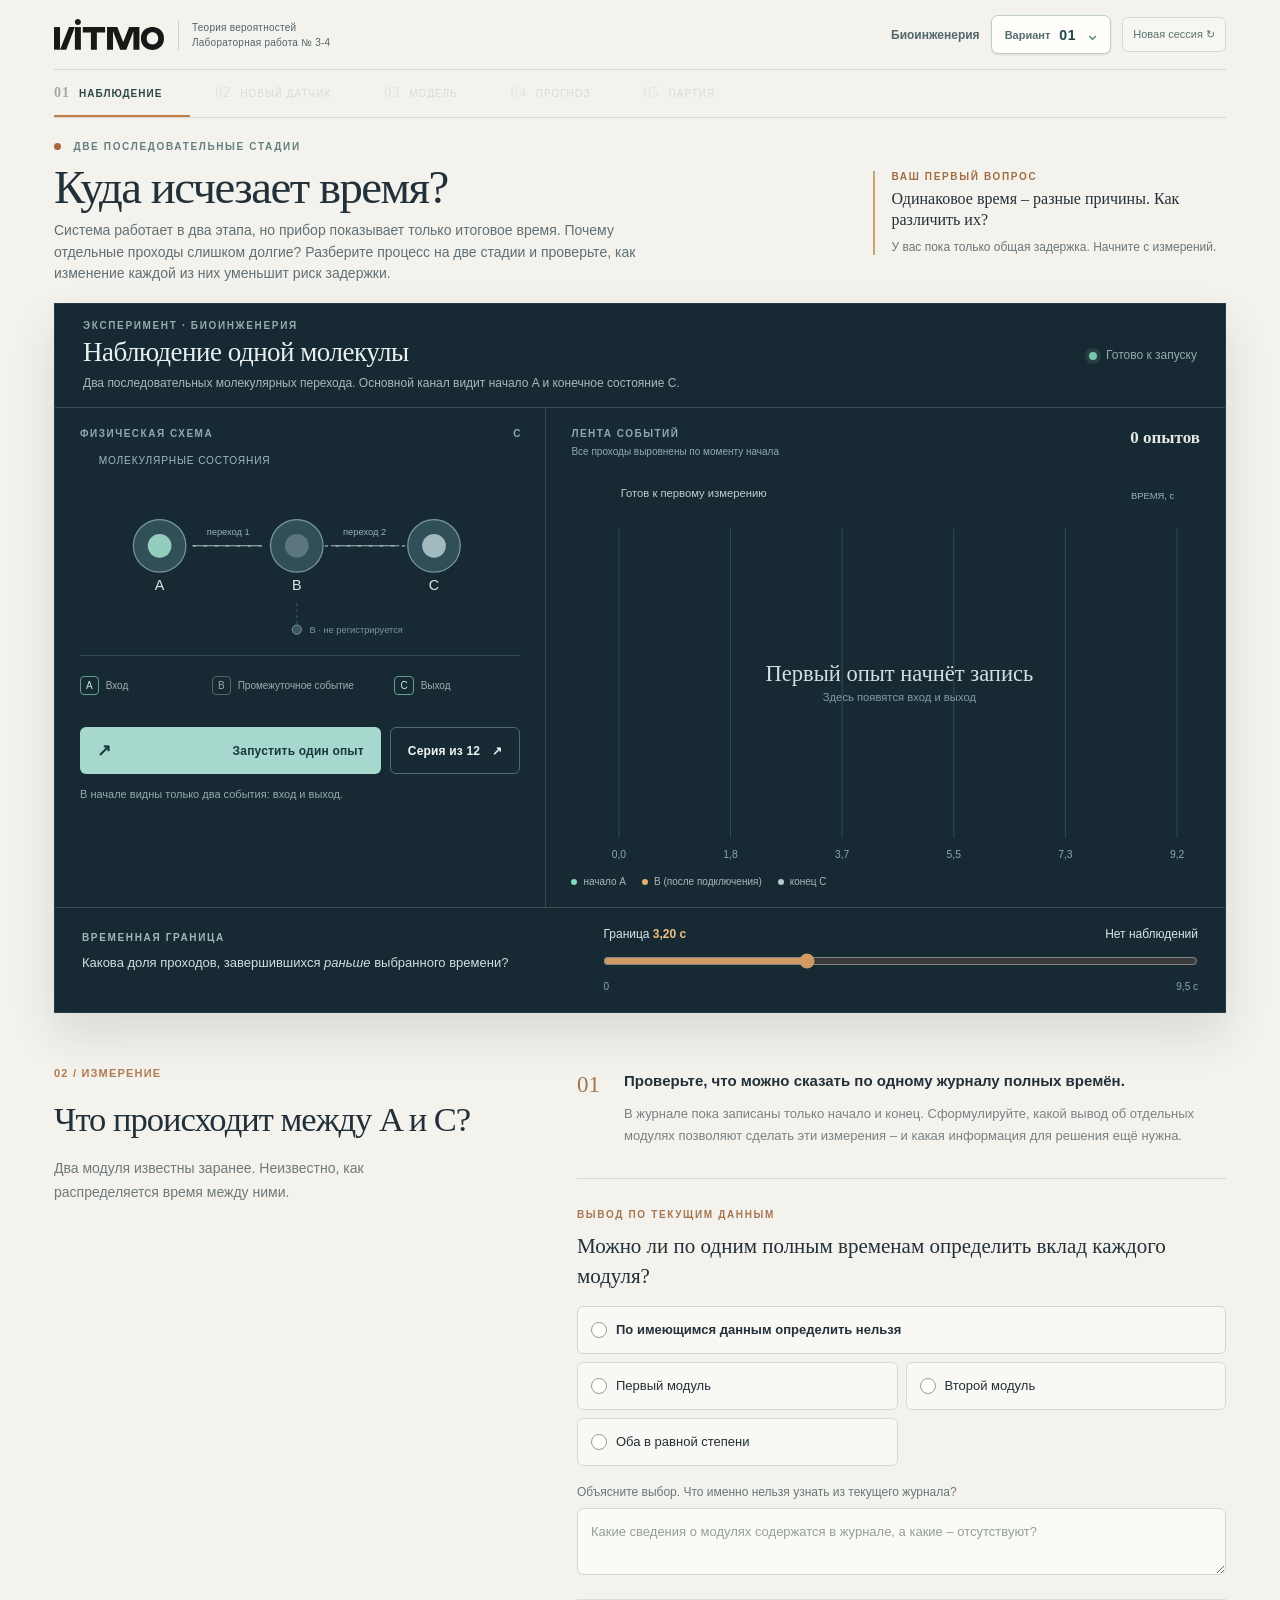
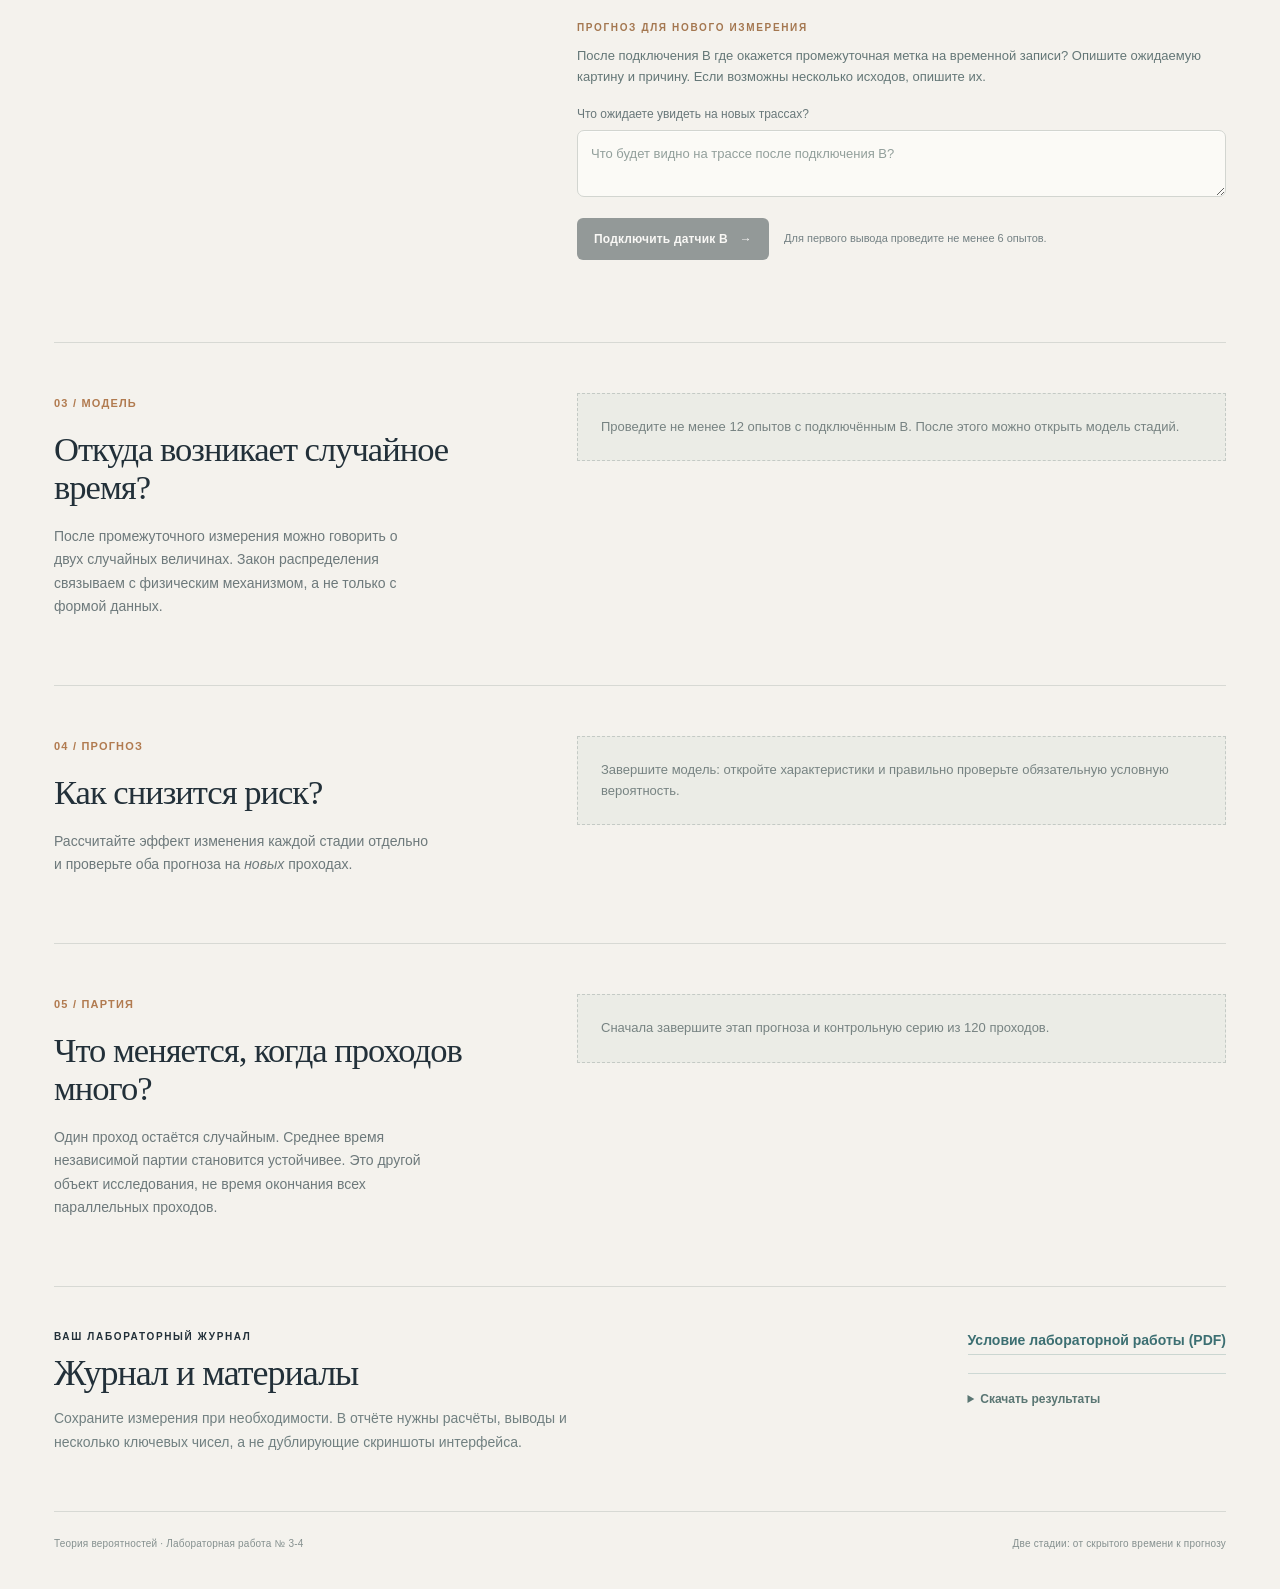
==== commit d1a46ce8: "Publish laboratory 3-4 materials (18 variants)" ====
--- a/lab3-4/start.html
+++ b/lab3-4/start.html
@@ -20,7 +20,9 @@
 <div class="page">
 <header class="topbar">
 <a aria-label="На начало эксперимента" class="brand" href="#experiment"><img class="brand-logo" src="branding/itmo_logo.svg" alt="ИТМО"/><span class="brand-caption">Теория вероятностей<br/>Лабораторная работа&nbsp;№&nbsp;3-4</span></a>
-<div class="assignment" aria-label="Назначенный вариант"><span id="setup-label">Биоинженерия · вариант 01</span><button id="demo-settings-trigger" class="settings-trigger" type="button" aria-haspopup="true" aria-expanded="false" aria-controls="demo-settings" hidden>Настроить стенд</button><button id="student-reset" class="subtle-reset" type="button" aria-label="Начать новый опыт">Новая сессия ↻</button></div>
+<div class="assignment" aria-label="Назначенный вариант"><span id="setup-label" class="setup-track">Биоинженерия</span>
+<div class="header-variant"><button id="header-variant-toggle" type="button" class="header-variant-toggle" aria-haspopup="listbox" aria-expanded="false" aria-controls="header-variant-menu" aria-label="Выбрать вариант. Текущий: 01"><span>Вариант</span><strong id="header-variant-value">01</strong><span class="variant-chevron" aria-hidden="true">⌄</span></button>
+<div id="header-variant-menu" class="header-variant-menu" role="listbox" aria-label="Выберите номер варианта" tabindex="-1" hidden><div class="header-variant-title">Выберите вариант <span>01-18</span></div><div class="header-variant-options" id="header-variant-options"></div><p>При смене варианта начинается новая сессия.</p></div></div><button id="demo-settings-trigger" class="settings-trigger" type="button" aria-haspopup="true" aria-expanded="false" aria-controls="demo-settings" hidden>Настроить стенд</button><button id="student-reset" class="subtle-reset" type="button" aria-label="Начать новый опыт">Новая сессия ↻</button></div>
 <div class="demo-settings" id="demo-settings" hidden aria-label="Преподавательская настройка вариантов">
  <div class="small-cap">Настройки показа · смена направления сбросит измерения</div>
  <div class="track-segments" role="group" aria-label="Направление">
@@ -34,8 +36,8 @@
 <nav aria-label="Этапы исследования; закрытые этапы помечены приглушённым цветом" class="step-nav"><a class="step active" data-step="experiment" href="#experiment"><span>01</span> Наблюдение</a><a class="step" data-step="sensor" href="#sensor"><span>02</span> Новый датчик</a><a class="step" data-step="model" href="#model"><span>03</span> Модель</a><a class="step" data-step="decision" href="#decision"><span>04</span> Прогноз</a><a class="step" data-step="batch" href="#batch"><span>05</span> Партия</a></nav>
 <main>
 <section class="intro" id="experiment">
-<div><div class="kicker"><span class="signal-dot"></span> ДВЕ ПОСЛЕДОВАТЕЛЬНЫЕ СТАДИИ</div><h1>Куда исчезает время?</h1><p class="intro-lede">Два модуля, одно измеренное время. Некоторые проходы слишком долгие. Что изменится, если ускорить каждую из двух стадий?</p></div>
-<div class="brief-question"><div class="small-cap">ВАШ ПЕРВЫЙ ВОПРОС</div><p>Можно ли принять решение по одним только полным временам?</p><span>Сначала проведите несколько опытов.</span></div>
+<div><div class="kicker"><span class="signal-dot"></span> ДВЕ ПОСЛЕДОВАТЕЛЬНЫЕ СТАДИИ</div><h1>Куда исчезает время?</h1><p class="intro-lede">Система работает в два этапа, но прибор показывает только итоговое время. Почему отдельные проходы слишком долгие? Разберите процесс на две стадии и проверьте, как изменение каждой из них уменьшит риск задержки.</p></div>
+<div class="brief-question"><div class="small-cap">ВАШ ПЕРВЫЙ ВОПРОС</div><p>Одинаковое время – разные причины. Как различить их?</p><span>У вас пока только общая задержка. Начните с измерений.</span></div>
 </section>
 <section aria-label="Лабораторная установка" class="instrument">
 <div class="instrument-heading"><div><div class="small-cap">ЭКСПЕРИМЕНТ · <span id="track-code">Биоинженерия</span></div><h2 id="instrument-title">Наблюдение одиночной молекулы</h2><p id="instrument-description">Молекула последовательно меняет состояния. Основной канал фиксирует начало и завершение.</p></div><div class="instrument-state"><span class="state-light" id="state-light"></span><span id="instrument-status">Готово к запуску</span></div><div class="fold-summary" id="summary-experiment" hidden></div><button aria-expanded="true" class="fold-button" data-fold="experiment" hidden="" type="button">Свернуть завершённый этап ↑</button></div>
--- a/lab3-4/assets/style.css
+++ b/lab3-4/assets/style.css
@@ -253,3 +253,43 @@
 @media (max-width:385px){.brand-logo{width:76px}.brand-caption{font-size:7.5px;padding-left:7px}}
 
 .trace-top .count{text-transform:none;letter-spacing:0;font-weight:600}
+
+/* Выбор варианта в шапке. */
+.instrument-state{align-items:center;line-height:1.45}
+.instrument-state .state-light{display:block;flex:0 0 8px;width:8px;height:8px;align-self:center;margin:0}
+#instrument-status{display:block;line-height:1.45}
+.assignment{gap:11px}
+.setup-track{font-size:12px;font-weight:650;white-space:nowrap}
+.header-variant{position:relative;flex:none}
+.header-variant-toggle{display:inline-flex;align-items:center;gap:9px;min-height:39px;border:1px solid #bfcec8;border-radius:7px;background:#fffefa;padding:7px 10px 7px 13px;color:#536e70;box-shadow:0 1px 2px #143a3620;transition:background-color .16s,border-color .16s,box-shadow .16s}
+.header-variant-toggle>span:first-child{font-size:11px;font-weight:600}
+.header-variant-toggle strong{font-size:14px;font-variant-numeric:tabular-nums;letter-spacing:.05em;color:#22474a}
+.header-variant-toggle .variant-chevron{font-size:18px;line-height:.6;color:#5c8b83;transition:transform .18s}
+.header-variant-toggle[aria-expanded="true"] .variant-chevron{transform:rotate(180deg)}
+.header-variant-toggle:hover,.header-variant-toggle[aria-expanded="true"]{background:#f3f8f4;border-color:#75a59b;box-shadow:0 0 0 2px #7aa99c19}
+.header-variant-menu{position:absolute;z-index:100;top:calc(100% + 9px);right:0;width:320px;max-width:calc(100vw - 28px);padding:16px;background:#fffefa;border:1px solid #b9cac2;border-radius:10px;box-shadow:0 19px 45px #142a2e2d}
+.header-variant-menu[hidden]{display:none}
+.header-variant-title{display:flex;align-items:center;justify-content:space-between;margin-bottom:13px;font-size:12px;font-weight:750;color:#27464a}
+.header-variant-title span{font-weight:500;color:#859691;font-variant-numeric:tabular-nums;font-size:11px}
+.header-variant-options{display:grid;grid-template-columns:repeat(6,minmax(0,1fr));gap:6px}
+.header-variant-options button{border:1px solid #e0e9e4;border-radius:6px;min-height:40px;background:#f7f9f5;color:#4d6667;font-size:13px;font-variant-numeric:tabular-nums;font-weight:650;transition:background .16s,border-color .16s}
+.header-variant-options button:hover,.header-variant-options button:focus-visible{background:#e6f0eb;border-color:#7ba59a;color:#22524b}
+.header-variant-options button[aria-selected="true"]{background:#244d50;border-color:#244d50;color:#fff}
+.header-variant-menu p{font-size:11px;line-height:1.5;color:#7a8d8d;margin:13px 0 0}
+@media(max-width:990px){.setup-track{font-size:11px}.assignment{gap:7px}.header-variant-toggle{padding:7px 9px}}
+@media(max-width:720px){
+ .topbar{height:auto;min-height:70px;flex-wrap:wrap;align-items:center;padding:11px 0 9px;row-gap:8px}
+ .topbar .brand{max-width:none;flex:1 1 auto}
+ .topbar .assignment{max-width:none;width:100%;justify-content:flex-start;gap:9px;min-width:0}
+ .topbar .setup-track{flex:1 1 auto;min-width:0;white-space:normal;line-height:1.3}
+ .topbar #student-reset{margin-left:auto;font-size:10px;min-height:38px}
+ .topbar .header-variant-toggle{min-height:38px}
+ .header-variant-menu{width:min(320px,calc(100vw - 28px))}
+}
+@media(max-width:385px){.header-variant-toggle{gap:5px;padding:7px 8px}.topbar .assignment{gap:6px}.topbar #student-reset{padding:7px;font-size:9px}.setup-track{font-size:10px}}
+@media(max-width:720px){
+ .topbar{z-index:80}
+ .topbar .assignment{position:relative}
+ .topbar .header-variant{position:static}
+ .topbar .header-variant-menu{position:absolute;top:calc(100% + 9px);left:0;right:0;width:100%;max-width:none}
+}
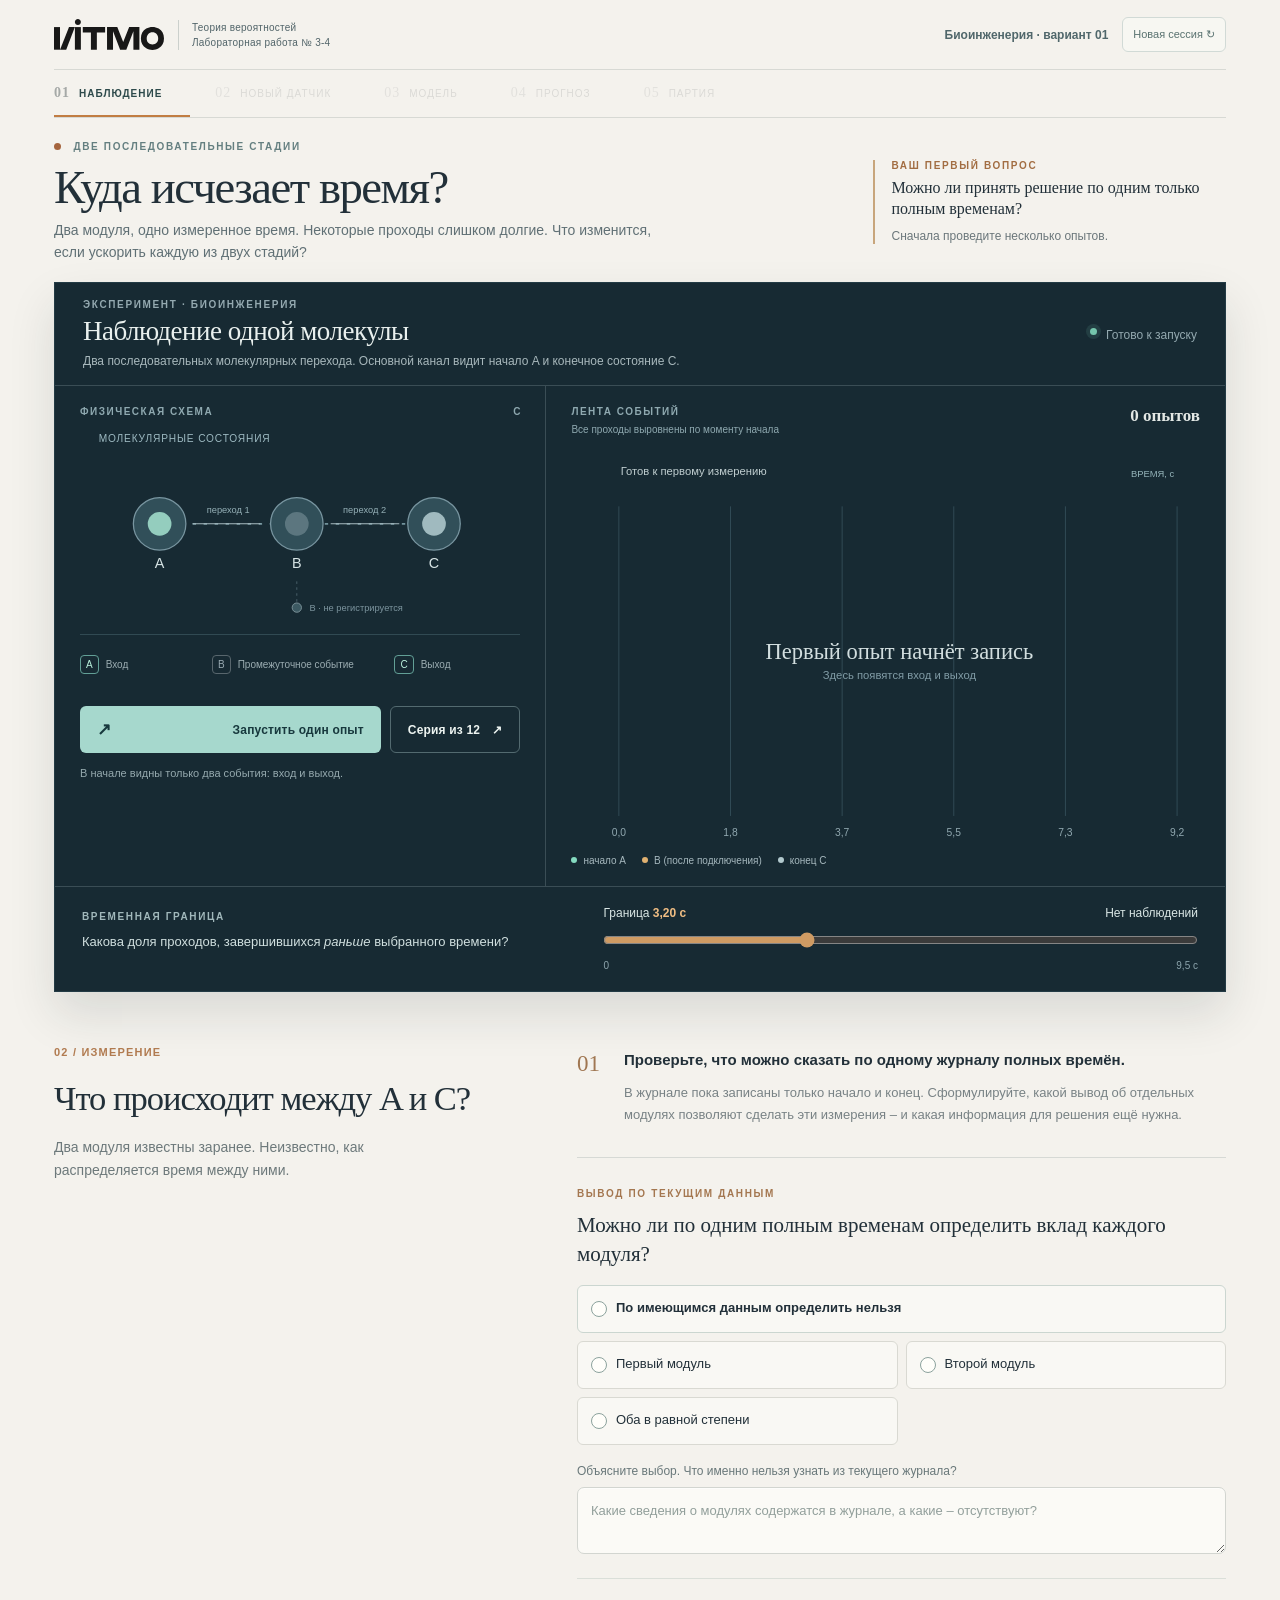
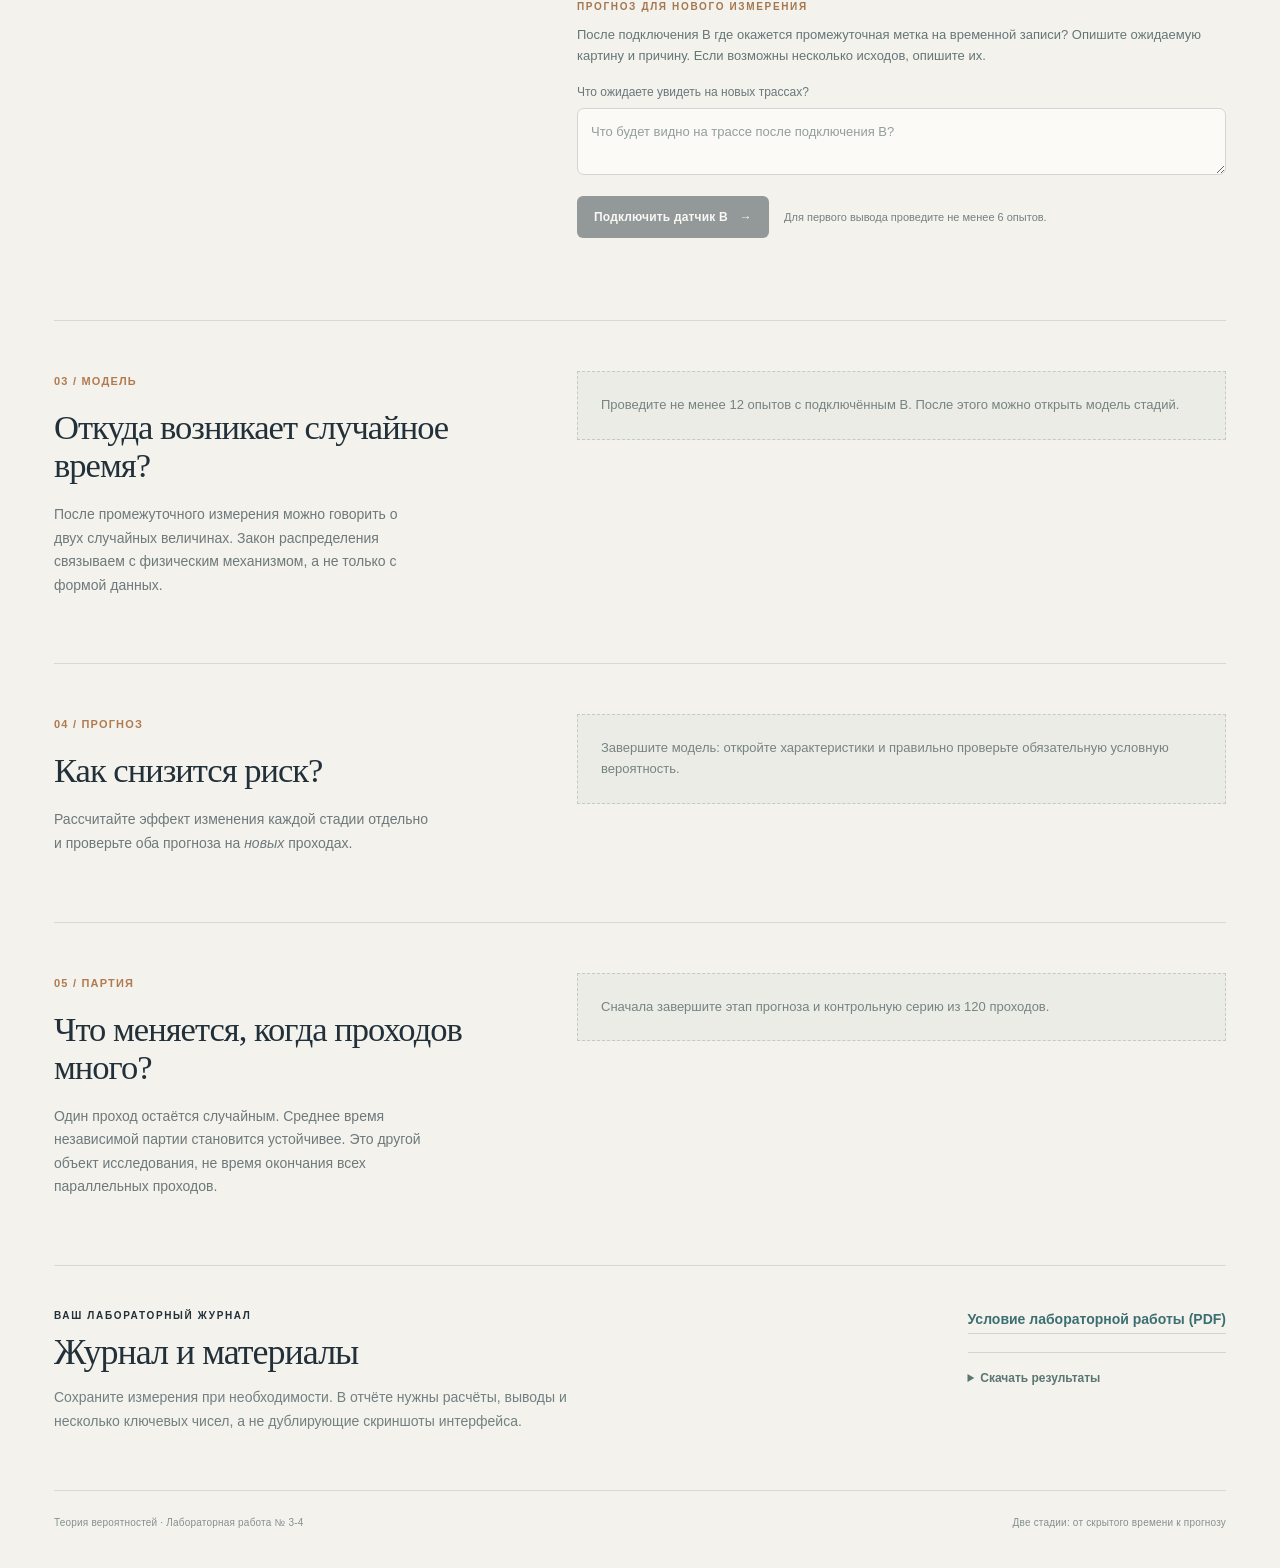
==== commit c458d45c: "Update laboratory 3-4: 18 variants and student materials" ====
--- a/lab3-4/start.html
+++ b/lab3-4/start.html
@@ -20,9 +20,7 @@
 <div class="page">
 <header class="topbar">
 <a aria-label="На начало эксперимента" class="brand" href="#experiment"><img class="brand-logo" src="branding/itmo_logo.svg" alt="ИТМО"/><span class="brand-caption">Теория вероятностей<br/>Лабораторная работа&nbsp;№&nbsp;3-4</span></a>
-<div class="assignment" aria-label="Назначенный вариант"><span id="setup-label" class="setup-track">Биоинженерия</span>
-<div class="header-variant"><button id="header-variant-toggle" type="button" class="header-variant-toggle" aria-haspopup="listbox" aria-expanded="false" aria-controls="header-variant-menu" aria-label="Выбрать вариант. Текущий: 01"><span>Вариант</span><strong id="header-variant-value">01</strong><span class="variant-chevron" aria-hidden="true">⌄</span></button>
-<div id="header-variant-menu" class="header-variant-menu" role="listbox" aria-label="Выберите номер варианта" tabindex="-1" hidden><div class="header-variant-title">Выберите вариант <span>01-18</span></div><div class="header-variant-options" id="header-variant-options"></div><p>При смене варианта начинается новая сессия.</p></div></div><button id="demo-settings-trigger" class="settings-trigger" type="button" aria-haspopup="true" aria-expanded="false" aria-controls="demo-settings" hidden>Настроить стенд</button><button id="student-reset" class="subtle-reset" type="button" aria-label="Начать новый опыт">Новая сессия ↻</button></div>
+<div class="assignment" aria-label="Назначенный вариант"><span id="setup-label">Биоинженерия · вариант 01</span><button id="demo-settings-trigger" class="settings-trigger" type="button" aria-haspopup="true" aria-expanded="false" aria-controls="demo-settings" hidden>Настроить стенд</button><button id="student-reset" class="subtle-reset" type="button" aria-label="Начать новый опыт">Новая сессия ↻</button></div>
 <div class="demo-settings" id="demo-settings" hidden aria-label="Преподавательская настройка вариантов">
  <div class="small-cap">Настройки показа · смена направления сбросит измерения</div>
  <div class="track-segments" role="group" aria-label="Направление">
@@ -36,8 +34,8 @@
 <nav aria-label="Этапы исследования; закрытые этапы помечены приглушённым цветом" class="step-nav"><a class="step active" data-step="experiment" href="#experiment"><span>01</span> Наблюдение</a><a class="step" data-step="sensor" href="#sensor"><span>02</span> Новый датчик</a><a class="step" data-step="model" href="#model"><span>03</span> Модель</a><a class="step" data-step="decision" href="#decision"><span>04</span> Прогноз</a><a class="step" data-step="batch" href="#batch"><span>05</span> Партия</a></nav>
 <main>
 <section class="intro" id="experiment">
-<div><div class="kicker"><span class="signal-dot"></span> ДВЕ ПОСЛЕДОВАТЕЛЬНЫЕ СТАДИИ</div><h1>Куда исчезает время?</h1><p class="intro-lede">Система работает в два этапа, но прибор показывает только итоговое время. Почему отдельные проходы слишком долгие? Разберите процесс на две стадии и проверьте, как изменение каждой из них уменьшит риск задержки.</p></div>
-<div class="brief-question"><div class="small-cap">ВАШ ПЕРВЫЙ ВОПРОС</div><p>Одинаковое время – разные причины. Как различить их?</p><span>У вас пока только общая задержка. Начните с измерений.</span></div>
+<div><div class="kicker"><span class="signal-dot"></span> ДВЕ ПОСЛЕДОВАТЕЛЬНЫЕ СТАДИИ</div><h1>Куда исчезает время?</h1><p class="intro-lede">Два модуля, одно измеренное время. Некоторые проходы слишком долгие. Что изменится, если ускорить каждую из двух стадий?</p></div>
+<div class="brief-question"><div class="small-cap">ВАШ ПЕРВЫЙ ВОПРОС</div><p>Можно ли принять решение по одним только полным временам?</p><span>Сначала проведите несколько опытов.</span></div>
 </section>
 <section aria-label="Лабораторная установка" class="instrument">
 <div class="instrument-heading"><div><div class="small-cap">ЭКСПЕРИМЕНТ · <span id="track-code">Биоинженерия</span></div><h2 id="instrument-title">Наблюдение одиночной молекулы</h2><p id="instrument-description">Молекула последовательно меняет состояния. Основной канал фиксирует начало и завершение.</p></div><div class="instrument-state"><span class="state-light" id="state-light"></span><span id="instrument-status">Готово к запуску</span></div><div class="fold-summary" id="summary-experiment" hidden></div><button aria-expanded="true" class="fold-button" data-fold="experiment" hidden="" type="button">Свернуть завершённый этап ↑</button></div>
--- a/lab3-4/assets/style.css
+++ b/lab3-4/assets/style.css
@@ -253,43 +253,3 @@
 @media (max-width:385px){.brand-logo{width:76px}.brand-caption{font-size:7.5px;padding-left:7px}}
 
 .trace-top .count{text-transform:none;letter-spacing:0;font-weight:600}
-
-/* Выбор варианта в шапке. */
-.instrument-state{align-items:center;line-height:1.45}
-.instrument-state .state-light{display:block;flex:0 0 8px;width:8px;height:8px;align-self:center;margin:0}
-#instrument-status{display:block;line-height:1.45}
-.assignment{gap:11px}
-.setup-track{font-size:12px;font-weight:650;white-space:nowrap}
-.header-variant{position:relative;flex:none}
-.header-variant-toggle{display:inline-flex;align-items:center;gap:9px;min-height:39px;border:1px solid #bfcec8;border-radius:7px;background:#fffefa;padding:7px 10px 7px 13px;color:#536e70;box-shadow:0 1px 2px #143a3620;transition:background-color .16s,border-color .16s,box-shadow .16s}
-.header-variant-toggle>span:first-child{font-size:11px;font-weight:600}
-.header-variant-toggle strong{font-size:14px;font-variant-numeric:tabular-nums;letter-spacing:.05em;color:#22474a}
-.header-variant-toggle .variant-chevron{font-size:18px;line-height:.6;color:#5c8b83;transition:transform .18s}
-.header-variant-toggle[aria-expanded="true"] .variant-chevron{transform:rotate(180deg)}
-.header-variant-toggle:hover,.header-variant-toggle[aria-expanded="true"]{background:#f3f8f4;border-color:#75a59b;box-shadow:0 0 0 2px #7aa99c19}
-.header-variant-menu{position:absolute;z-index:100;top:calc(100% + 9px);right:0;width:320px;max-width:calc(100vw - 28px);padding:16px;background:#fffefa;border:1px solid #b9cac2;border-radius:10px;box-shadow:0 19px 45px #142a2e2d}
-.header-variant-menu[hidden]{display:none}
-.header-variant-title{display:flex;align-items:center;justify-content:space-between;margin-bottom:13px;font-size:12px;font-weight:750;color:#27464a}
-.header-variant-title span{font-weight:500;color:#859691;font-variant-numeric:tabular-nums;font-size:11px}
-.header-variant-options{display:grid;grid-template-columns:repeat(6,minmax(0,1fr));gap:6px}
-.header-variant-options button{border:1px solid #e0e9e4;border-radius:6px;min-height:40px;background:#f7f9f5;color:#4d6667;font-size:13px;font-variant-numeric:tabular-nums;font-weight:650;transition:background .16s,border-color .16s}
-.header-variant-options button:hover,.header-variant-options button:focus-visible{background:#e6f0eb;border-color:#7ba59a;color:#22524b}
-.header-variant-options button[aria-selected="true"]{background:#244d50;border-color:#244d50;color:#fff}
-.header-variant-menu p{font-size:11px;line-height:1.5;color:#7a8d8d;margin:13px 0 0}
-@media(max-width:990px){.setup-track{font-size:11px}.assignment{gap:7px}.header-variant-toggle{padding:7px 9px}}
-@media(max-width:720px){
- .topbar{height:auto;min-height:70px;flex-wrap:wrap;align-items:center;padding:11px 0 9px;row-gap:8px}
- .topbar .brand{max-width:none;flex:1 1 auto}
- .topbar .assignment{max-width:none;width:100%;justify-content:flex-start;gap:9px;min-width:0}
- .topbar .setup-track{flex:1 1 auto;min-width:0;white-space:normal;line-height:1.3}
- .topbar #student-reset{margin-left:auto;font-size:10px;min-height:38px}
- .topbar .header-variant-toggle{min-height:38px}
- .header-variant-menu{width:min(320px,calc(100vw - 28px))}
-}
-@media(max-width:385px){.header-variant-toggle{gap:5px;padding:7px 8px}.topbar .assignment{gap:6px}.topbar #student-reset{padding:7px;font-size:9px}.setup-track{font-size:10px}}
-@media(max-width:720px){
- .topbar{z-index:80}
- .topbar .assignment{position:relative}
- .topbar .header-variant{position:static}
- .topbar .header-variant-menu{position:absolute;top:calc(100% + 9px);left:0;right:0;width:100%;max-width:none}
-}
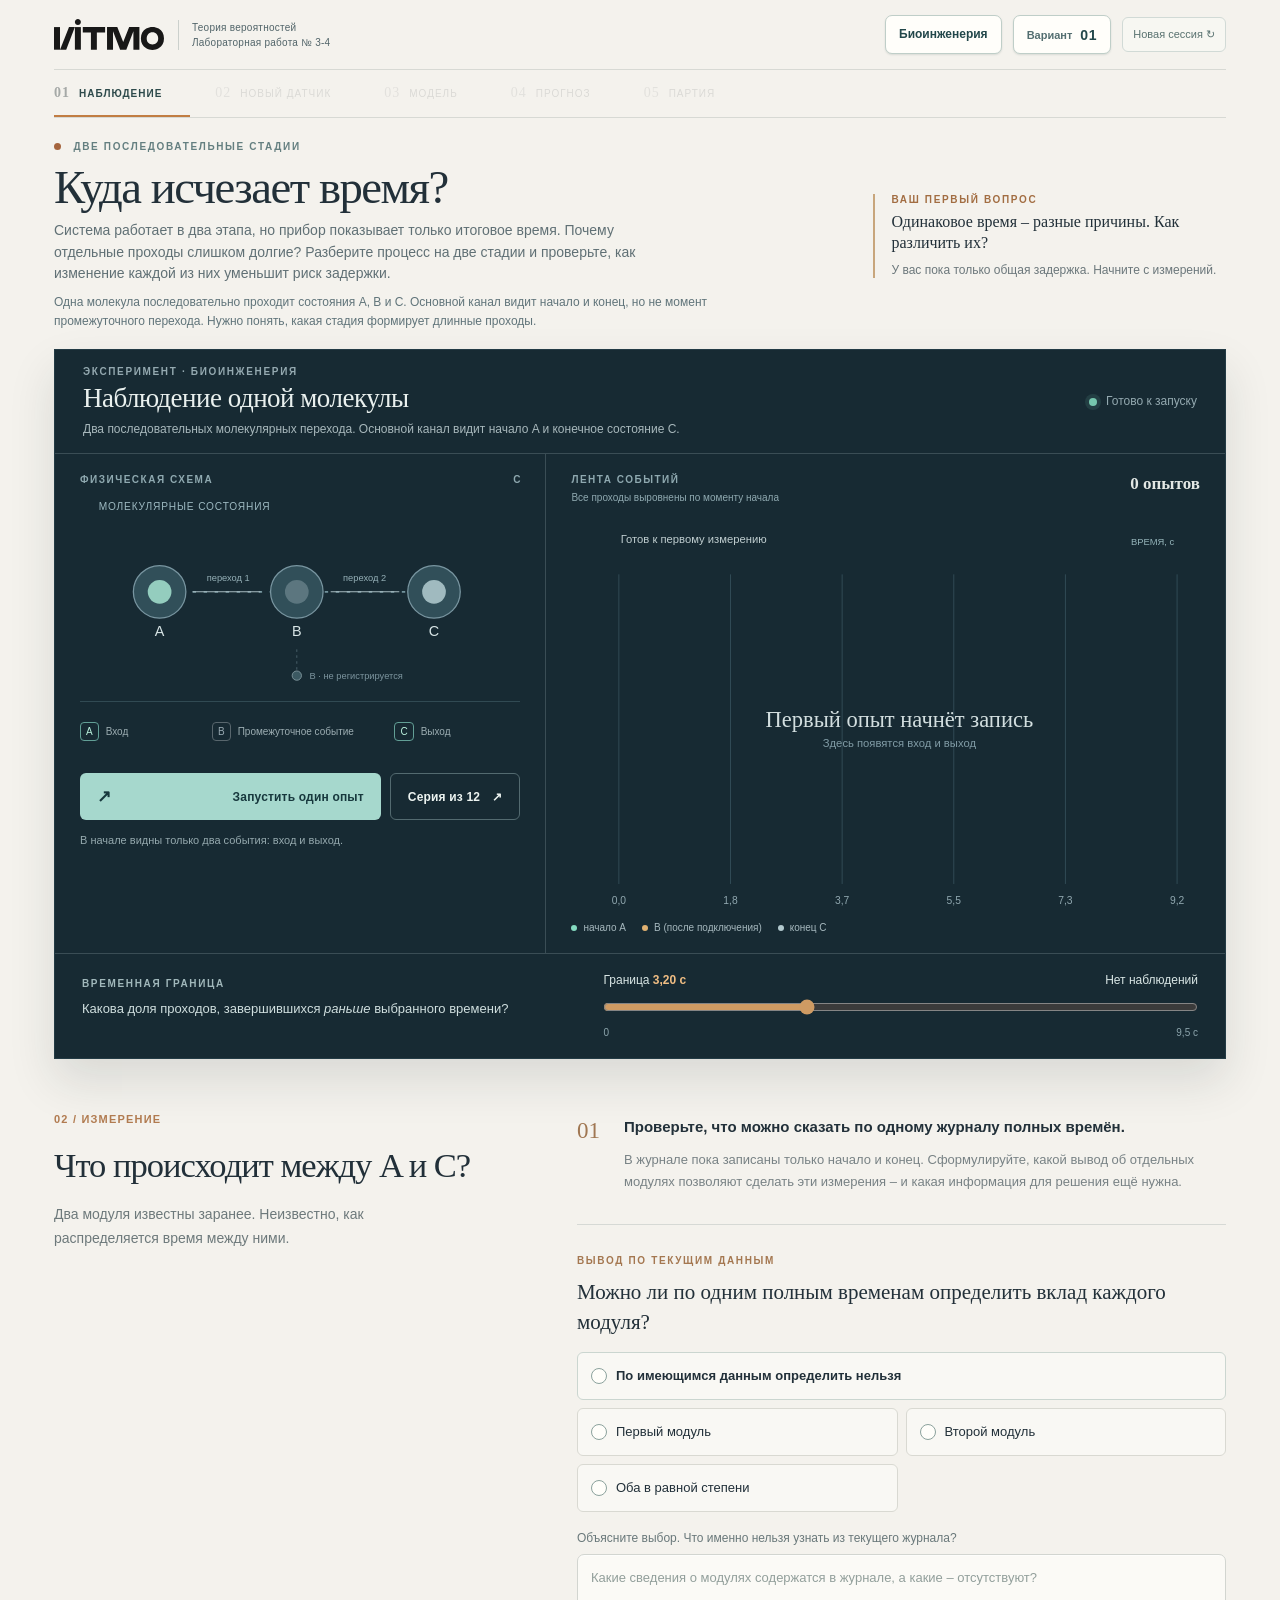
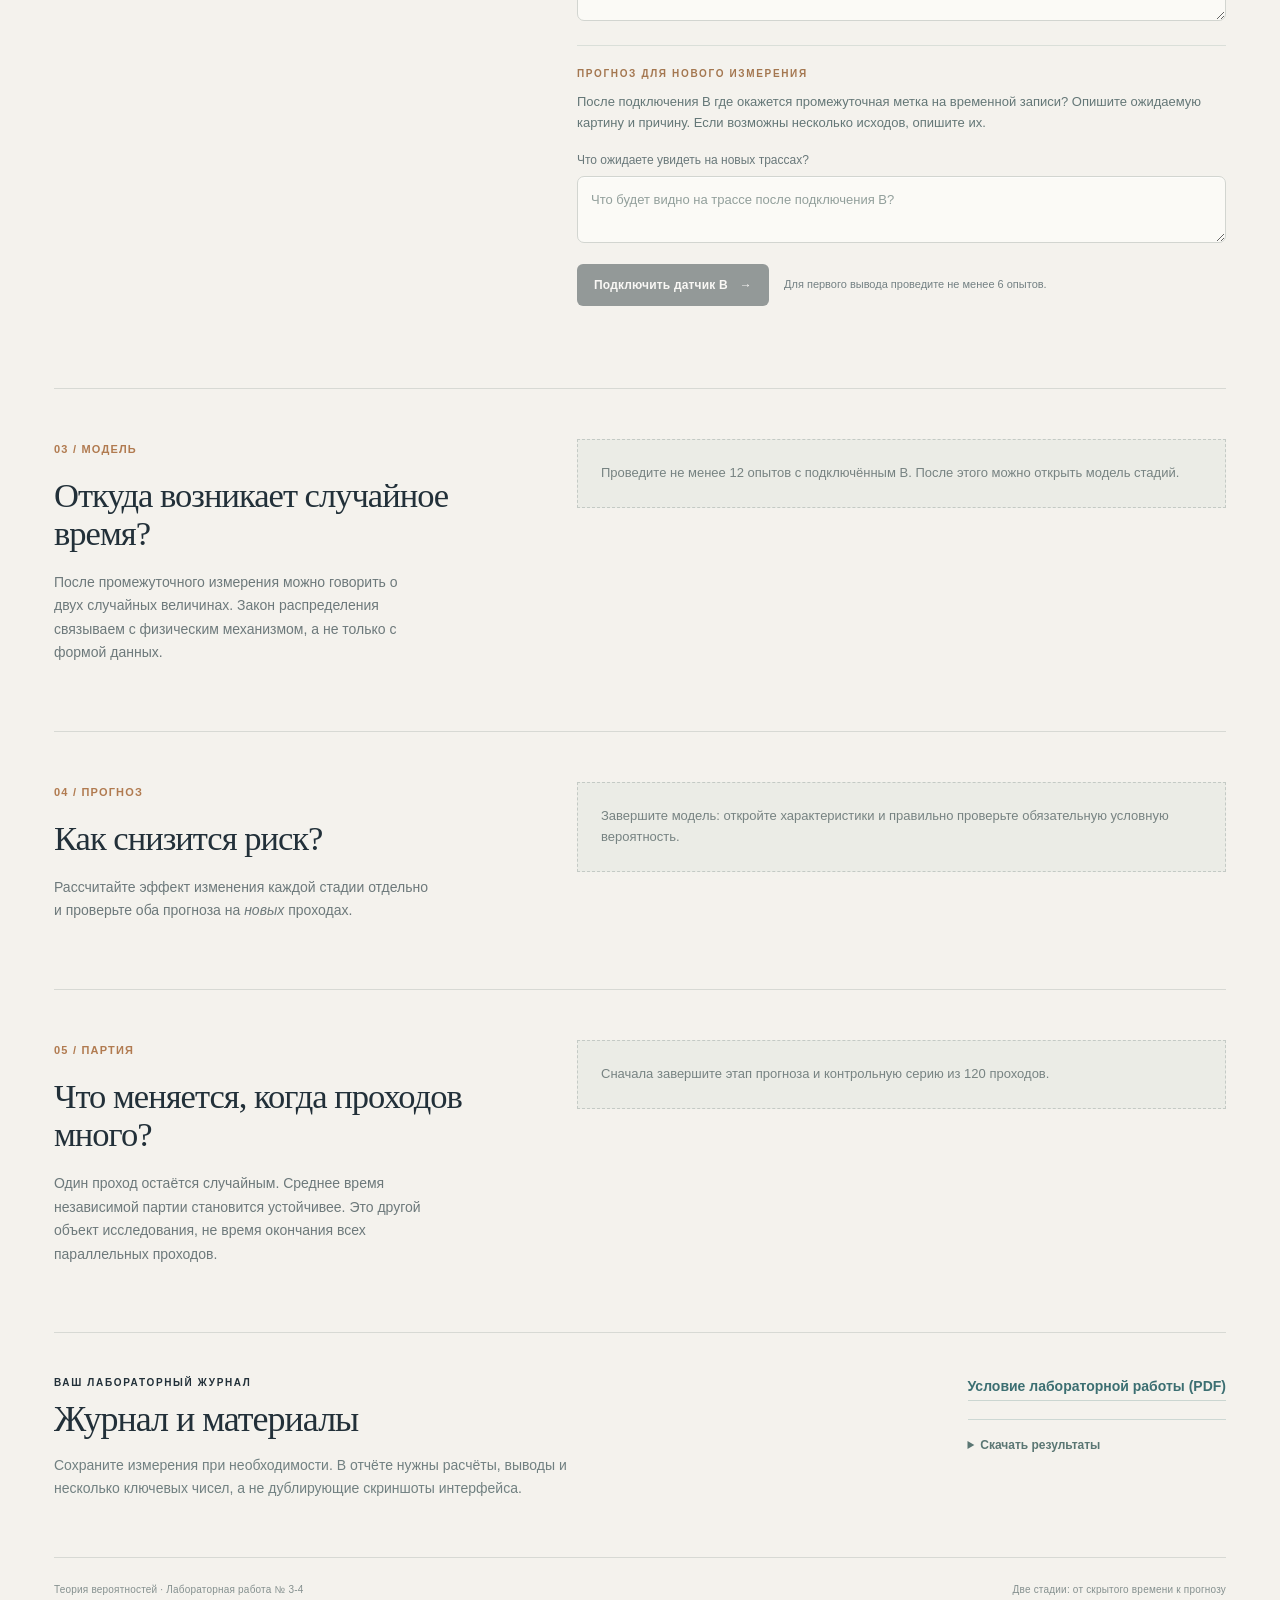
==== commit b204bafd: "Update laboratory 3-4 files and selectors" ====
--- a/lab3-4/start.html
+++ b/lab3-4/start.html
@@ -20,7 +20,10 @@
 <div class="page">
 <header class="topbar">
 <a aria-label="На начало эксперимента" class="brand" href="#experiment"><img class="brand-logo" src="branding/itmo_logo.svg" alt="ИТМО"/><span class="brand-caption">Теория вероятностей<br/>Лабораторная работа&nbsp;№&nbsp;3-4</span></a>
-<div class="assignment" aria-label="Назначенный вариант"><span id="setup-label">Биоинженерия · вариант 01</span><button id="demo-settings-trigger" class="settings-trigger" type="button" aria-haspopup="true" aria-expanded="false" aria-controls="demo-settings" hidden>Настроить стенд</button><button id="student-reset" class="subtle-reset" type="button" aria-label="Начать новый опыт">Новая сессия ↻</button></div>
+<div class="assignment" aria-label="Назначенный вариант"><div class="header-track"><button id="header-track-toggle" type="button" class="header-track-toggle" aria-haspopup="listbox" aria-expanded="false" aria-controls="header-track-menu" aria-label="Выбрать направление. Текущее: Биоинженерия"><span id="setup-label" class="setup-track">Биоинженерия</span></button>
+<div id="header-track-menu" class="header-track-menu" role="listbox" aria-label="Выберите направление" tabindex="-1" hidden><div class="header-track-title">Направление</div><div class="header-track-options" id="header-track-options"></div><p>При смене направления начинается новая сессия.</p></div></div>
+<div class="header-variant"><button id="header-variant-toggle" type="button" class="header-variant-toggle" aria-haspopup="listbox" aria-expanded="false" aria-controls="header-variant-menu" aria-label="Выбрать вариант. Текущий: 01"><span>Вариант</span><strong id="header-variant-value">01</strong></button>
+<div id="header-variant-menu" class="header-variant-menu" role="listbox" aria-label="Выберите номер варианта" tabindex="-1" hidden><div class="header-variant-title">Выберите вариант <span>01-18</span></div><div class="header-variant-options" id="header-variant-options"></div><p>При смене варианта начинается новая сессия.</p></div></div><button id="demo-settings-trigger" class="settings-trigger" type="button" aria-haspopup="true" aria-expanded="false" aria-controls="demo-settings" hidden>Настроить стенд</button><button id="student-reset" class="subtle-reset" type="button" aria-label="Начать новый опыт">Новая сессия ↻</button></div>
 <div class="demo-settings" id="demo-settings" hidden aria-label="Преподавательская настройка вариантов">
  <div class="small-cap">Настройки показа · смена направления сбросит измерения</div>
  <div class="track-segments" role="group" aria-label="Направление">
@@ -34,8 +37,7 @@
 <nav aria-label="Этапы исследования; закрытые этапы помечены приглушённым цветом" class="step-nav"><a class="step active" data-step="experiment" href="#experiment"><span>01</span> Наблюдение</a><a class="step" data-step="sensor" href="#sensor"><span>02</span> Новый датчик</a><a class="step" data-step="model" href="#model"><span>03</span> Модель</a><a class="step" data-step="decision" href="#decision"><span>04</span> Прогноз</a><a class="step" data-step="batch" href="#batch"><span>05</span> Партия</a></nav>
 <main>
 <section class="intro" id="experiment">
-<div><div class="kicker"><span class="signal-dot"></span> ДВЕ ПОСЛЕДОВАТЕЛЬНЫЕ СТАДИИ</div><h1>Куда исчезает время?</h1><p class="intro-lede">Два модуля, одно измеренное время. Некоторые проходы слишком долгие. Что изменится, если ускорить каждую из двух стадий?</p></div>
-<div class="brief-question"><div class="small-cap">ВАШ ПЕРВЫЙ ВОПРОС</div><p>Можно ли принять решение по одним только полным временам?</p><span>Сначала проведите несколько опытов.</span></div>
+<div><div class="kicker"><span class="signal-dot"></span> ДВЕ ПОСЛЕДОВАТЕЛЬНЫЕ СТАДИИ</div><h1>Куда исчезает время?</h1><p class="intro-lede">Система работает в два этапа, но прибор показывает только итоговое время. Почему отдельные проходы слишком долгие? Разберите процесс на две стадии и проверьте, как изменение каждой из них уменьшит риск задержки.</p><p class="intro-context" id="intro-context">Одна из трёх предметных установок будет описана здесь после выбора направления.</p></div><div class="brief-question"><div class="small-cap">ВАШ ПЕРВЫЙ ВОПРОС</div><p>Одинаковое время – разные причины. Как различить их?</p><span>У вас пока только общая задержка. Начните с измерений.</span></div>
 </section>
 <section aria-label="Лабораторная установка" class="instrument">
 <div class="instrument-heading"><div><div class="small-cap">ЭКСПЕРИМЕНТ · <span id="track-code">Биоинженерия</span></div><h2 id="instrument-title">Наблюдение одиночной молекулы</h2><p id="instrument-description">Молекула последовательно меняет состояния. Основной канал фиксирует начало и завершение.</p></div><div class="instrument-state"><span class="state-light" id="state-light"></span><span id="instrument-status">Готово к запуску</span></div><div class="fold-summary" id="summary-experiment" hidden></div><button aria-expanded="true" class="fold-button" data-fold="experiment" hidden="" type="button">Свернуть завершённый этап ↑</button></div>
--- a/lab3-4/assets/style.css
+++ b/lab3-4/assets/style.css
@@ -253,3 +253,68 @@
 @media (max-width:385px){.brand-logo{width:76px}.brand-caption{font-size:7.5px;padding-left:7px}}
 
 .trace-top .count{text-transform:none;letter-spacing:0;font-weight:600}
+
+/* Выбор варианта в шапке. */
+.instrument-state{align-items:center;line-height:1.45}
+.instrument-state .state-light{display:block;flex:0 0 8px;width:8px;height:8px;align-self:center;margin:0}
+#instrument-status{display:block;line-height:1.45}
+.assignment{gap:11px}
+.setup-track{font-size:12px;font-weight:650;white-space:nowrap}
+.header-variant{position:relative;flex:none}
+.header-variant-toggle{display:inline-flex;align-items:center;gap:9px;min-height:39px;border:1px solid #bfcec8;border-radius:7px;background:#fffefa;padding:7px 10px 7px 13px;color:#536e70;box-shadow:0 1px 2px #143a3620;transition:background-color .16s,border-color .16s,box-shadow .16s}
+.header-variant-toggle>span:first-child{font-size:11px;font-weight:600}
+.header-variant-toggle strong{font-size:14px;font-variant-numeric:tabular-nums;letter-spacing:.05em;color:#22474a}
+.header-variant-toggle:hover,.header-variant-toggle[aria-expanded="true"]{background:#f3f8f4;border-color:#75a59b;box-shadow:0 0 0 2px #7aa99c19}
+.header-variant-menu{position:absolute;z-index:100;top:calc(100% + 9px);right:0;width:320px;max-width:calc(100vw - 28px);padding:16px;background:#fffefa;border:1px solid #b9cac2;border-radius:10px;box-shadow:0 19px 45px #142a2e2d}
+.header-variant-menu[hidden]{display:none}
+.header-variant-title{display:flex;align-items:center;justify-content:space-between;margin-bottom:13px;font-size:12px;font-weight:750;color:#27464a}
+.header-variant-title span{font-weight:500;color:#859691;font-variant-numeric:tabular-nums;font-size:11px}
+.header-variant-options{display:grid;grid-template-columns:repeat(6,minmax(0,1fr));gap:6px}
+.header-variant-options button{border:1px solid #e0e9e4;border-radius:6px;min-height:40px;background:#f7f9f5;color:#4d6667;font-size:13px;font-variant-numeric:tabular-nums;font-weight:650;transition:background .16s,border-color .16s}
+.header-variant-options button:hover,.header-variant-options button:focus-visible{background:#e6f0eb;border-color:#7ba59a;color:#22524b}
+.header-variant-options button[aria-selected="true"]{background:#244d50;border-color:#244d50;color:#fff}
+.header-variant-menu p{font-size:11px;line-height:1.5;color:#7a8d8d;margin:13px 0 0}
+@media(max-width:990px){.setup-track{font-size:11px}.assignment{gap:7px}.header-variant-toggle{padding:7px 9px}}
+@media(max-width:720px){
+ .topbar{height:auto;min-height:70px;flex-wrap:wrap;align-items:center;padding:11px 0 9px;row-gap:8px}
+ .topbar .brand{max-width:none;flex:1 1 auto}
+ .topbar .assignment{max-width:none;width:100%;justify-content:flex-start;gap:9px;min-width:0}
+ .topbar .setup-track{flex:1 1 auto;min-width:0;white-space:normal;line-height:1.3}
+ .topbar #student-reset{margin-left:auto;font-size:10px;min-height:38px}
+ .topbar .header-variant-toggle{min-height:38px}
+ .header-variant-menu{width:min(320px,calc(100vw - 28px))}
+}
+@media(max-width:385px){.header-variant-toggle{gap:5px;padding:7px 8px}.topbar .assignment{gap:6px}.topbar #student-reset{padding:7px;font-size:9px}.setup-track{font-size:10px}}
+@media(max-width:720px){
+ .topbar{z-index:80}
+ .topbar .assignment{position:relative}
+ .topbar .header-variant{position:static}
+ .topbar .header-variant-menu{position:absolute;top:calc(100% + 9px);left:0;right:0;width:100%;max-width:none}
+}
+
+/* Выбор направления и варианта без отдельных индикаторов раскрытия. */
+.header-track{position:relative;min-width:0;flex:none}
+.header-track-toggle{display:inline-flex;align-items:center;justify-content:flex-start;max-width:260px;min-height:39px;border:1px solid #bfcec8;border-radius:7px;background:#fffefa;padding:7px 13px;color:#22474a;box-shadow:0 1px 2px #143a3620;transition:background-color .16s,border-color .16s,box-shadow .16s}
+.header-track-toggle:hover,.header-track-toggle[aria-expanded="true"]{background:#f3f8f4;border-color:#75a59b;box-shadow:0 0 0 2px #7aa99c19}
+.header-track-toggle .setup-track{font-size:12px;line-height:1.35;font-weight:650;overflow:hidden;text-overflow:ellipsis;white-space:nowrap}
+.header-track-menu{position:absolute;z-index:100;top:calc(100% + 9px);left:0;width:316px;max-width:calc(100vw - 28px);padding:15px;background:#fffefa;border:1px solid #b9cac2;border-radius:10px;box-shadow:0 19px 45px #142a2e2d}
+.header-track-menu[hidden]{display:none}
+.header-track-title{font-size:12px;font-weight:750;color:#27464a;margin:0 0 11px}
+.header-track-options{display:grid;gap:6px}
+.header-track-options button{border:1px solid #e0e9e4;border-radius:6px;min-height:40px;background:#f7f9f5;color:#4d6667;font-size:12px;font-weight:650;text-align:left;padding:8px 12px;transition:background .16s,border-color .16s}
+.header-track-options button:hover,.header-track-options button:focus-visible{background:#e6f0eb;border-color:#7ba59a;color:#22524b}
+.header-track-options button[aria-selected="true"]{background:#244d50;border-color:#244d50;color:#fff}
+.header-track-menu p{font-size:11px;line-height:1.5;color:#7a8d8d;margin:12px 0 0}
+.header-variant-toggle{gap:8px;padding-right:13px}
+.intro-context{font-size:12px;line-height:1.55;max-width:670px;color:#60747a;margin:9px 0 0}
+@media(max-width:990px){.header-track-toggle{max-width:215px;padding:7px 10px}.header-track-toggle .setup-track{font-size:11px}}
+@media(max-width:720px){
+ .topbar .assignment{display:grid;grid-template-columns:minmax(0,1fr) auto auto;align-items:center;gap:6px;width:100%}
+ .topbar .header-track{position:static;min-width:0}
+ .topbar .header-track-toggle{width:100%;max-width:none;min-width:0;padding:7px 9px;justify-content:flex-start}
+ .topbar .header-track-toggle .setup-track{font-size:11px}
+ .topbar .header-track-menu{position:absolute;top:calc(100% + 9px);left:0;right:0;width:100%;max-width:none}
+ .topbar #student-reset{margin-left:0}
+ .intro-context{font-size:11px;line-height:1.45;margin:7px 0 0}
+}
+@media(max-width:385px){.topbar .header-variant-toggle{padding:7px 8px}.topbar .header-track-toggle{padding:7px 7px}.topbar .header-variant-toggle strong{font-size:12px}.topbar .header-variant-toggle>span:first-child{font-size:10px}}
